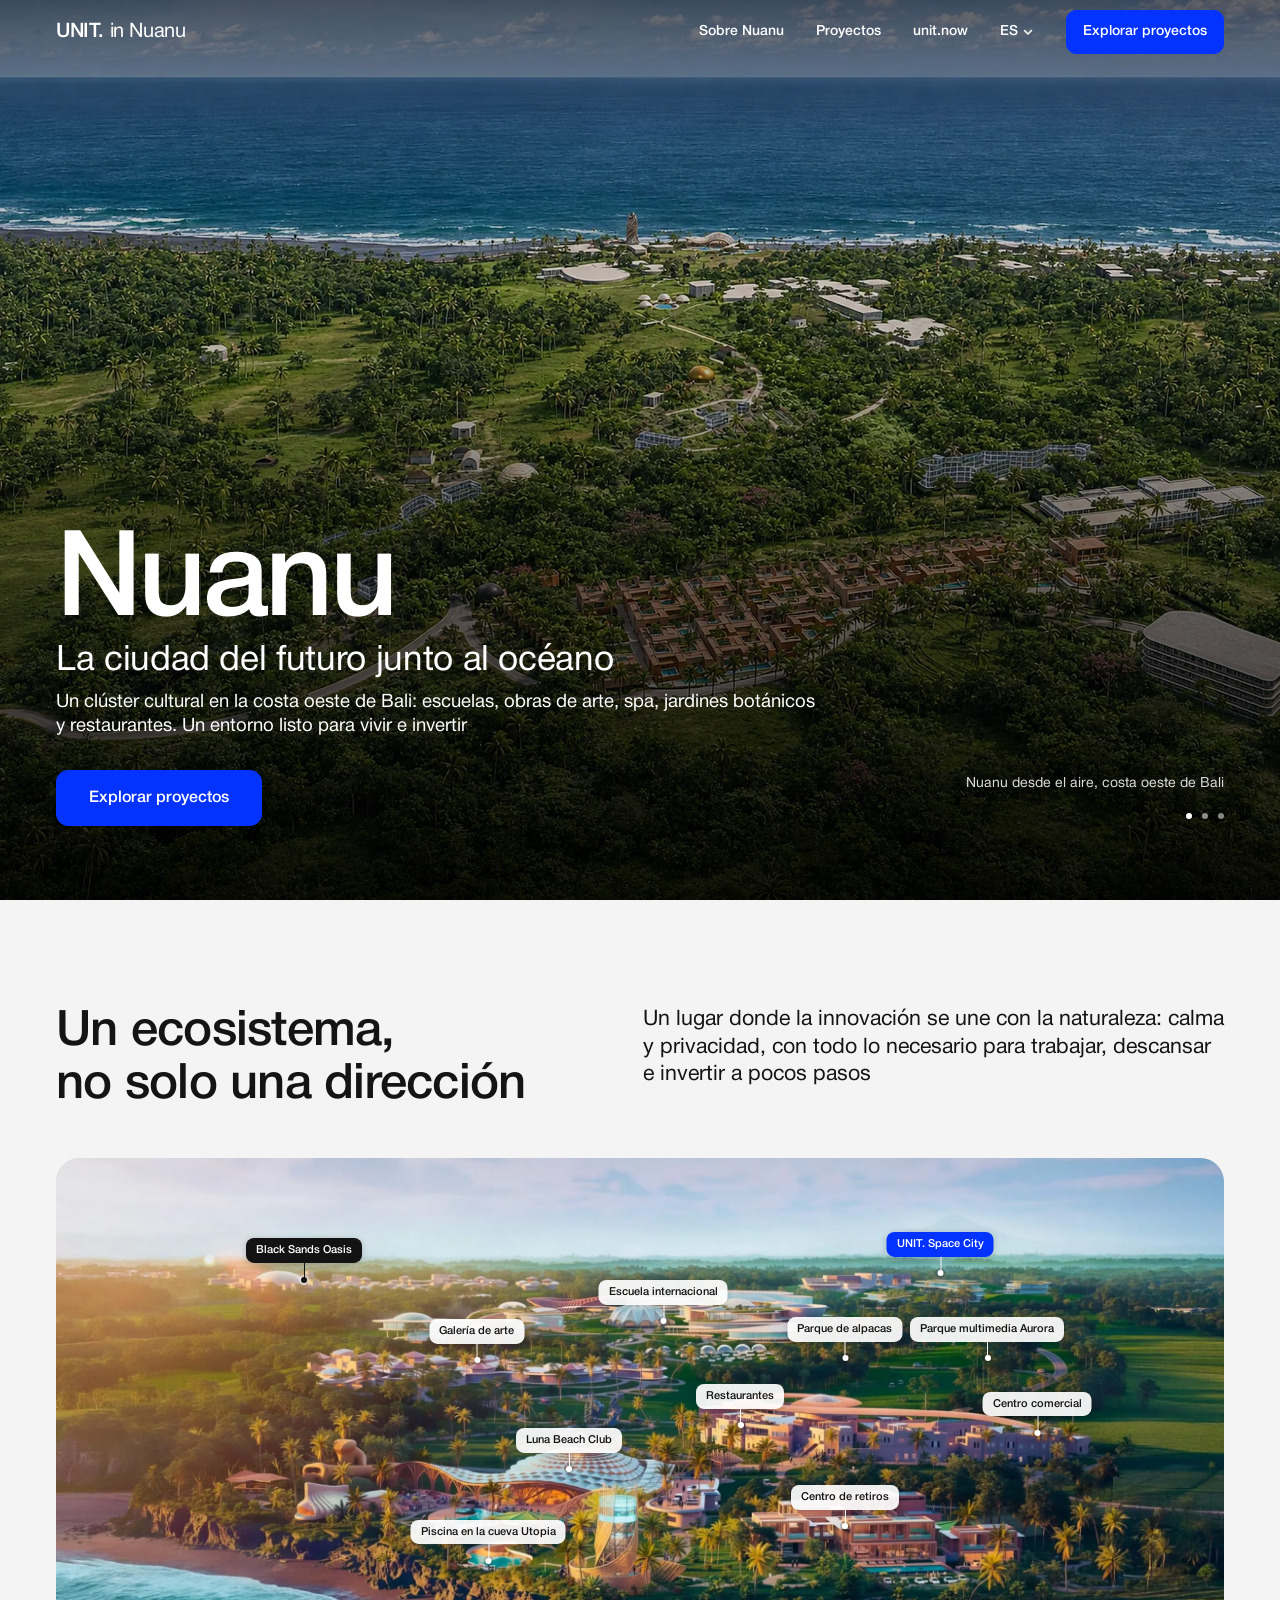
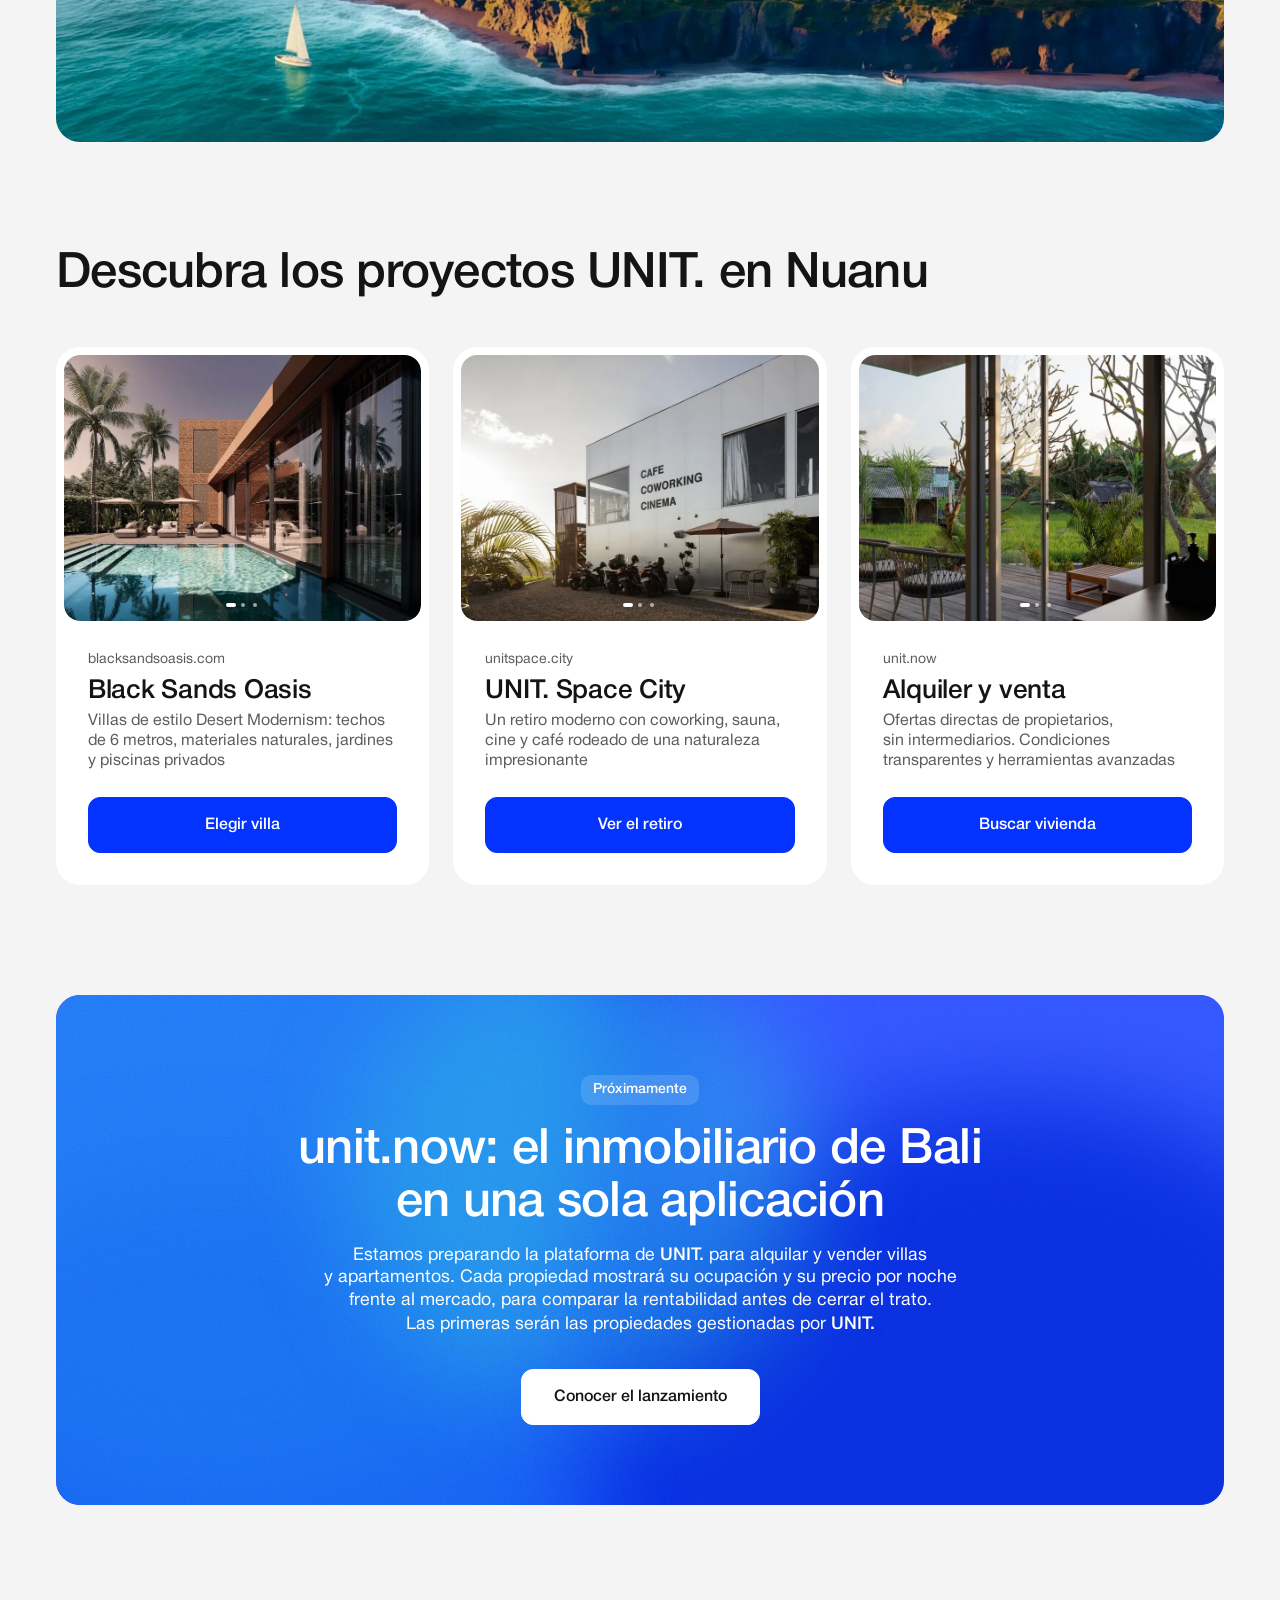
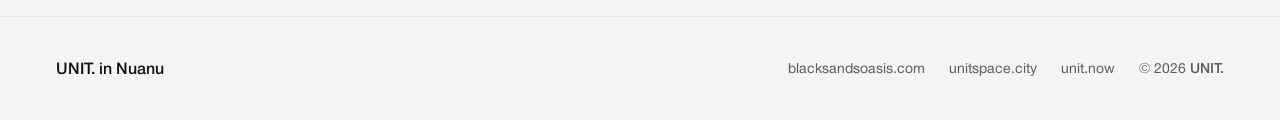
==== es/index.html @ 58512d77 "Первый экран: одна кнопка «Изучить проекты»; подписку заменил пресс-релиз unit.now; шапка светлеет с" ====
<!doctype html>
<html lang="es" data-root="../">
<head>
<meta charset="utf-8">
<meta name="viewport" content="width=device-width, initial-scale=1">
<meta name="robots" content="noindex, nofollow">
<meta http-equiv="Content-Security-Policy" content="default-src 'self'; script-src 'self'; style-src 'self' 'unsafe-inline'; img-src 'self' data:; font-src 'self'; connect-src 'self' https://unitdeveloper.com; form-action 'self'; base-uri 'self'; object-src 'none'; upgrade-insecure-requests">
<meta name="referrer" content="strict-origin-when-cross-origin">
<meta name="theme-color" content="#0433ff">
<title>Nuanu: a city of the future by the ocean in Bali</title>
<meta name="description" content="Nuanu is a cultural cluster on Bali’s west coast. Explore UNIT. projects in Nuanu: Black Sands Oasis villas, UNIT. Space City retreat and direct rentals on unit.now.">
<link rel="canonical" href="https://turbo1507.github.io/nuanu-city/es/">
<link rel="alternate" hreflang="en" href="https://turbo1507.github.io/nuanu-city/">
<link rel="alternate" hreflang="ru" href="https://turbo1507.github.io/nuanu-city/ru/">
<link rel="alternate" hreflang="id" href="https://turbo1507.github.io/nuanu-city/id/">
<link rel="alternate" hreflang="fr" href="https://turbo1507.github.io/nuanu-city/fr/">
<link rel="alternate" hreflang="es" href="https://turbo1507.github.io/nuanu-city/es/">
<link rel="alternate" hreflang="uk" href="https://turbo1507.github.io/nuanu-city/uk/">
<link rel="alternate" hreflang="it" href="https://turbo1507.github.io/nuanu-city/it/">
<link rel="alternate" hreflang="tr" href="https://turbo1507.github.io/nuanu-city/tr/">
<link rel="alternate" hreflang="nl" href="https://turbo1507.github.io/nuanu-city/nl/">
<link rel="alternate" hreflang="x-default" href="https://turbo1507.github.io/nuanu-city/">
<meta property="og:type" content="website">
<meta property="og:site_name" content="UNIT. in Nuanu">
<meta property="og:url" content="https://turbo1507.github.io/nuanu-city/es/">
<meta property="og:title" content="Nuanu: a city of the future by the ocean">
<meta property="og:description" content="Nuanu is a cultural cluster on Bali’s west coast. Explore UNIT. projects in Nuanu: Black Sands Oasis villas, UNIT. Space City retreat and direct rentals on unit.now.">
<meta property="og:image" content="https://turbo1507.github.io/nuanu-city/assets/img/og.jpg">
<meta property="og:image:width" content="1200">
<meta property="og:image:height" content="630">
<meta property="og:image:alt" content="Nuanu on the west coast of Bali, aerial view towards the ocean">
<meta property="og:locale" content="es_ES">
<meta property="og:locale:alternate" content="en_US">
<meta property="og:locale:alternate" content="ru_RU">
<meta property="og:locale:alternate" content="id_ID">
<meta property="og:locale:alternate" content="fr_FR">
<meta property="og:locale:alternate" content="uk_UA">
<meta property="og:locale:alternate" content="it_IT">
<meta property="og:locale:alternate" content="tr_TR">
<meta property="og:locale:alternate" content="nl_NL">
<meta name="twitter:card" content="summary_large_image">
<script type="application/ld+json">{"@context":"https://schema.org","@graph":[{"@type":"WebSite","name":"UNIT. in Nuanu","url":"https://turbo1507.github.io/nuanu-city/","inLanguage":["en","ru","id","fr","es","uk","it","tr","nl"]},{"@type":"Organization","name":"UNIT.","url":"https://unitdeveloper.com","sameAs":["https://blacksandsoasis.com","https://unitspace.city","https://unit.now"]}]}</script>
<link rel="icon" href="data:image/svg+xml,%3Csvg xmlns=%27http://www.w3.org/2000/svg%27 viewBox=%270 0 32 32%27%3E%3Crect width=%2732%27 height=%2732%27 rx=%278%27 fill=%27%230433ff%27/%3E%3Ccircle cx=%2722%27 cy=%2722%27 r=%273%27 fill=%27%23fff%27/%3E%3C/svg%3E">
<link rel="preload" href="../assets/fonts/hn-medium.woff2" as="font" type="font/woff2" crossorigin>
<link rel="preload" href="../assets/fonts/hn-roman.woff2" as="font" type="font/woff2" crossorigin>
<link rel="stylesheet" href="../assets/site.css?v=mwmliflx">

</head>
<body>
<header class="hdr">
  <div class="container hdr-in">
    <a class="wordmark" href="#top"><i class="u5">UNIT.</i> in Nuanu</a>
    <nav class="nav" aria-label="Menú principal">
      <a href="#about">Sobre Nuanu</a>
      <a href="#projects">Proyectos</a>
      <a href="#now">unit.now</a>
    </nav>
    <div class="lang-dd">
      <button type="button" class="lang-dd-btn" aria-expanded="false" aria-controls="langList" aria-label="Idioma: Español"><span>ES</span><svg viewBox="0 0 12 12" aria-hidden="true"><path d="M2.5 4.5 6 8l3.5-3.5"/></svg></button>
      <ul class="lang-dd-list" id="langList" hidden><li><a href="../" hreflang="en" lang="en">English</a></li><li><a href="../ru/" hreflang="ru" lang="ru">Русский</a></li><li><a href="../id/" hreflang="id" lang="id">Bahasa Indonesia</a></li><li><a href="../fr/" hreflang="fr" lang="fr">Français</a></li><li><a href="../es/" hreflang="es" lang="es" aria-current="true">Español</a></li><li><a href="../uk/" hreflang="uk" lang="uk">Українська</a></li><li><a href="../it/" hreflang="it" lang="it">Italiano</a></li><li><a href="../tr/" hreflang="tr" lang="tr">Türkçe</a></li><li><a href="../nl/" hreflang="nl" lang="nl">Nederlands</a></li></ul>
    </div>
    <a class="btn btn-sm hdr-cta" href="#projects">Explorar proyectos</a>
  </div>
</header>

<main id="top">
  <section class="hero">
    <div class="hero-media">
      <div class="hero-slide on"><picture>
        <source media="(max-width:599px)" srcset="../assets/img/hero-m.webp" type="image/webp">
        <img src="../assets/img/hero.webp" alt="Nuanu en la costa oeste de Bali, vista aérea hacia el océano" fetchpriority="high" width="2200" height="1467">
      </picture></div>
      <div class="hero-slide"><picture>
        <source media="(max-width:599px)" srcset="../assets/img/hero2-m.webp" type="image/webp">
        <img src="../assets/img/hero2.webp" alt="La costa de Nuanu al atardecer" loading="lazy" width="2200" height="1467">
      </picture></div>
      <div class="hero-slide"><picture>
        <source media="(max-width:599px)" srcset="../assets/img/hero3-m.webp" type="image/webp">
        <img src="../assets/img/hero3.webp" alt="Restaurante de bambú en Nuanu" loading="lazy" width="2200" height="1467">
      </picture></div>
    </div>
    <div class="container hero-in">
      <h1 class="t">Nuanu</h1>
      <p class="t h1-sub">La ciudad del futuro junto al océano</p>
      <p class="t hero-p">Un clúster cultural en la costa oeste de Bali: escuelas, obras de arte, spa, jardines botánicos y restaurantes. Un entorno listo para vivir e invertir</p>
      <div class="btns">
        <a class="btn btn-blue" href="#projects"><span>Explorar proyectos</span></a>
      </div>
    </div>
    <div class="hero-caps"><p class="hero-cap on">Nuanu desde el aire, costa oeste de Bali</p><p class="hero-cap" aria-hidden="true">La costa de Nuanu al atardecer</p><p class="hero-cap" aria-hidden="true">Restaurante de bambú en Nuanu</p></div>
    <div class="hero-dots" role="group" aria-label="Fotos"></div>
  </section>

  <section class="sec" id="about">
    <div class="container">
      <div class="about">
        <h2 class="t h2"><span class="ln">Un ecosistema,</span> <span class="ln">no solo una dirección</span></h2>
        <p class="t">Un lugar donde la innovación se une con la naturaleza: calma y privacidad, con todo lo necesario para trabajar, descansar e invertir a pocos pasos</p>
      </div>
      <div class="plan"><div class="plan-canvas">
        <picture><source media="(max-width:767px)" srcset="../assets/img/plan-m.webp" width="1120" height="1156"><img src="../assets/img/plan.webp" srcset="../assets/img/plan-s.webp 1200w, ../assets/img/plan.webp 2400w" sizes="(max-width:1599px) 100vw, 1600px" alt="Plan maestro de Nuanu junto al océano" width="2400" height="1200" loading="lazy"></picture>
        <ul class="pchips" aria-label="Lugares en el plan maestro de Nuanu">
          <li class="pchip" data-k="school" style="--x:51.98;--y:27.98;--mx:52.09;--my:36.44">Escuela internacional</li>
          <li class="pchip" data-k="gallery" style="--x:36.01;--y:34.6;--mx:30.93;--my:40.69">Galería de arte</li>
          <li class="pchip" data-k="alpaca" style="--x:67.54;--y:34.27;--mx:72.71;--my:40.47">Parque de alpacas</li>
          <li class="pchip" data-k="aurora" style="--x:79.72;--y:34.27;--mx:88.85;--my:40.47">Parque multimedia Aurora</li>
          <li class="pchip" data-k="rest" style="--x:58.59;--y:45.73;--mx:60.85;--my:47.83">Restaurantes</li>
          <li class="pchip" data-k="shop" style="--x:83.99;--y:47.02;--mx:94.5;--my:48.66">Centro comercial</li>
          <li class="pchip" data-k="luna" style="--x:43.91;--y:53.31;--mx:41.4;--my:52.7">Luna Beach Club</li>
          <li class="pchip" data-k="retreat" style="--x:67.54;--y:62.98;--mx:72.71;--my:58.9">Centro de retiros</li>
          <li class="pchip" data-k="cave" style="--x:36.99;--y:68.95;--mx:32.23;--my:62.73">Piscina en la cueva Utopia</li>
          <li class="pchip pchip-bso" style="--x:21.23;--y:20.8;--mx:11.35;--my:31.83">Black Sands Oasis</li>
          <li class="pchip pchip-unit" style="--x:75.7;--y:19.7;--mx:83.52;--my:31.12"><i class="u5">UNIT.</i> Space City</li>
        </ul>
      </div></div>
    </div>
  </section>

  <section class="sec prj-sec" id="projects">
    <div class="container">
      <h2 class="t h2">Descubra los proyectos <i class="u5">UNIT.</i> en Nuanu</h2>
      <div class="prj-list">
        <article class="prj">
          <div class="prj-photo prj-gal">
            <div class="gal-track"><img src="../assets/img/p-bso.webp" alt="Villa Black Sands Oasis con piscina privada" width="900" height="585" loading="lazy"><img src="../assets/img/p-bso-2.webp" alt="" width="900" height="640" loading="lazy"><img src="../assets/img/p-bso-3.webp" alt="" width="900" height="640" loading="lazy"></div>
            <button class="gal-arr gal-prev" type="button" aria-label="Foto anterior"><svg viewBox="0 0 16 16" width="16" height="16" aria-hidden="true"><path d="M10 3 5 8l5 5" fill="none" stroke="currentColor" stroke-width="1.6" stroke-linecap="round" stroke-linejoin="round"/></svg></button><button class="gal-arr gal-next" type="button" aria-label="Foto siguiente"><svg viewBox="0 0 16 16" width="16" height="16" aria-hidden="true"><path d="M6 3l5 5-5 5" fill="none" stroke="currentColor" stroke-width="1.6" stroke-linecap="round" stroke-linejoin="round"/></svg></button>
            <div class="gal-dots" role="group" aria-label="Fotos"></div>
          </div>
          <div class="prj-body">
            <span class="t prj-dom">blacksandsoasis.com</span>
            <h3 class="t">Black Sands Oasis</h3>
            <p class="t">Villas de estilo Desert Modernism: techos de 6 metros, materiales naturales, jardines y piscinas privados</p>
            <a class="btn btn-blue" href="https://blacksandsoasis.com">Elegir villa</a>
          </div>
        </article>
        <article class="prj">
          <div class="prj-photo prj-gal">
            <div class="gal-track"><img src="../assets/img/p-space.webp" alt="Edificio de UNIT. Space City con café, coworking y cine" width="900" height="600" loading="lazy"><img src="../assets/img/p-space-2.webp" alt="" width="900" height="640" loading="lazy"><img src="../assets/img/p-space-3.webp" alt="" width="900" height="640" loading="lazy"></div>
            <button class="gal-arr gal-prev" type="button" aria-label="Foto anterior"><svg viewBox="0 0 16 16" width="16" height="16" aria-hidden="true"><path d="M10 3 5 8l5 5" fill="none" stroke="currentColor" stroke-width="1.6" stroke-linecap="round" stroke-linejoin="round"/></svg></button><button class="gal-arr gal-next" type="button" aria-label="Foto siguiente"><svg viewBox="0 0 16 16" width="16" height="16" aria-hidden="true"><path d="M6 3l5 5-5 5" fill="none" stroke="currentColor" stroke-width="1.6" stroke-linecap="round" stroke-linejoin="round"/></svg></button>
            <div class="gal-dots" role="group" aria-label="Fotos"></div>
          </div>
          <div class="prj-body">
            <span class="t prj-dom">unitspace.city</span>
            <h3 class="t"><i class="u5">UNIT.</i> Space City</h3>
            <p class="t">Un retiro moderno con coworking, sauna, cine y café rodeado de una naturaleza impresionante</p>
            <a class="btn btn-blue" href="https://unitspace.city">Ver el retiro</a>
          </div>
        </article>
        <article class="prj">
          <div class="prj-photo prj-gal">
            <div class="gal-track"><img src="../assets/img/p-now.webp" alt="Terraza de una residencia con vista a los campos" width="900" height="600" loading="lazy"><img src="../assets/img/p-now-2.webp" alt="" width="900" height="640" loading="lazy"><img src="../assets/img/p-now-3.webp" alt="" width="900" height="640" loading="lazy"></div>
            <button class="gal-arr gal-prev" type="button" aria-label="Foto anterior"><svg viewBox="0 0 16 16" width="16" height="16" aria-hidden="true"><path d="M10 3 5 8l5 5" fill="none" stroke="currentColor" stroke-width="1.6" stroke-linecap="round" stroke-linejoin="round"/></svg></button><button class="gal-arr gal-next" type="button" aria-label="Foto siguiente"><svg viewBox="0 0 16 16" width="16" height="16" aria-hidden="true"><path d="M6 3l5 5-5 5" fill="none" stroke="currentColor" stroke-width="1.6" stroke-linecap="round" stroke-linejoin="round"/></svg></button>
            <div class="gal-dots" role="group" aria-label="Fotos"></div>
          </div>
          <div class="prj-body">
            <span class="t prj-dom">unit.now</span>
            <h3 class="t">Alquiler y venta</h3>
            <p class="t">Ofertas directas de propietarios, sin intermediarios. Condiciones transparentes y herramientas avanzadas</p>
            <a class="btn btn-blue" href="https://unit.now">Buscar vivienda</a>
          </div>
        </article>
      </div>
    </div>
  </section>

  <section class="sec sec-last" id="now">
    <div class="container">
      <div class="sub">
        <div class="sub-bg" aria-hidden="true"><span class="sub-blobs"><i></i><i></i><i></i><i></i><i></i></span><span class="sub-grain"></span></div>
        <span class="sub-tag">Próximamente</span>
        <h2 class="t h2">unit.now: el inmobiliario de Bali en una sola aplicación</h2>
        <p class="t sub-p">Estamos preparando la plataforma de <i class="u5">UNIT.</i> para alquilar y vender villas y apartamentos. Cada propiedad mostrará su ocupación y su precio por noche frente al mercado, para comparar la rentabilidad antes de cerrar el trato. Las primeras serán las propiedades gestionadas por <i class="u5">UNIT.</i></p>
        <a class="btn btn-white sub-btn" href="https://unit.now">Conocer el lanzamiento</a>
      </div>
    </div>
  </section>
</main>

<footer class="ftr">
  <div class="container ftr-in">
    <span class="t wordmark"><i class="u5">UNIT.</i> in Nuanu</span>
    <nav class="ftr-links" aria-label="Ecosistema UNIT.">
      <a class="t" href="https://blacksandsoasis.com">blacksandsoasis.com</a>
      <a class="t" href="https://unitspace.city">unitspace.city</a>
      <a class="t" href="https://unit.now">unit.now</a>
      <span class="t">© 2026 <i class="u5">UNIT.</i></span>
    </nav>
  </div>
</footer>
<script src="../assets/site.js?v=mwmliflx" defer></script>
</body>
</html>
---- assets/site.css ----
/* метрики как у hhea: иначе Chrome на Windows берёт win-метрики и текст в строке сдвигается вниз */
@font-face{font-family:'Helvetica Neue';src:url(fonts/hn-roman.woff2) format('woff2');font-weight:400;font-display:swap;ascent-override:71.4%;descent-override:19.8%;line-gap-override:0%}
@font-face{font-family:'Helvetica Neue';src:url(fonts/hn-medium.woff2) format('woff2');font-weight:500;font-display:swap;ascent-override:71.4%;descent-override:19.1%;line-gap-override:0%}

:root{
  --blue:#0433ff;--blue-hover:#2d55ff;--ink:#141414;--ink-2:#5c5c5c;--grey:#f4f4f4;--line:#e6e6e6;--white:#fff;
  --gutter:56px;--container:min(1600px,100% - 2*var(--gutter));
  --sec:clamp(56px,34.67px + 5.926vw,120px);
  --vh:1vh;
}
@media (max-width:1023px){:root{--gutter:32px}}
@media (max-width:599px){:root{--gutter:16px}}

*{box-sizing:border-box;margin:0;padding:0}
html,body{overflow-x:clip}
html{scroll-padding-top:64px}
body{font-family:'Helvetica Neue',Helvetica,Arial,sans-serif;font-weight:400;color:var(--ink);background:var(--grey);-webkit-font-smoothing:antialiased;line-height:1.25;text-rendering:optimizeLegibility}
a{color:inherit;text-decoration:none}
img{display:block;max-width:100%}
i,em{font-style:normal}
ul{list-style:none}
.u5{font-weight:500}
.container{width:var(--container);margin-inline:auto}
.sr{position:absolute;width:1px;height:1px;overflow:hidden;clip:rect(0 0 0 0);white-space:nowrap}

/* текст обрезан по заглавным и по базовой линии, как в Figma: отступы между блоками считаются от букв */
.t{font-size:var(--fs);line-height:var(--lh);
  margin-top:calc(var(--mt,0px) + var(--fs)*.44 - var(--lh)/2);
  margin-bottom:calc(var(--mb,0px) + var(--fs)*.26 - var(--lh)/2)}

/* кнопки */
.btn{display:inline-flex;align-items:center;justify-content:center;height:56px;padding:0 32px;border-radius:12px;font:inherit;font-size:16px;font-weight:500;line-height:20px;white-space:nowrap;border:0;cursor:pointer;transition:background-color .2s,color .2s,border-color .2s}
.btn-blue{background:var(--blue);color:var(--white)}
.btn-ghost{border:1px solid rgba(255,255,255,.6);color:var(--white)}
.btn-white{background:var(--white);color:var(--ink)}
.btn-sm{height:44px;padding:0 16px;border-radius:10px;font-size:14px;line-height:18px;background:var(--blue);color:var(--white)}

/* шапка как у UNIT.FURNITURE: прозрачная поверх первого экрана */
.hdr{position:fixed;inset:0 0 auto;z-index:20;color:var(--ink);background:rgba(244,244,244,.92);-webkit-backdrop-filter:blur(12px);backdrop-filter:blur(12px);border-bottom:1px solid var(--line);transition:background-color .3s,border-color .3s,color .3s}
.hdr.is-over{color:var(--white);background:transparent;-webkit-backdrop-filter:none;backdrop-filter:none;border-color:transparent}
/* в Telegram и Safari на iOS верх страницы виден сквозь их полупрозрачную плашку: продлеваем подложку шапки вверх */
.hdr::before{content:"";position:absolute;left:0;right:0;bottom:100%;height:240px;background:inherit;-webkit-backdrop-filter:inherit;backdrop-filter:inherit;pointer-events:none}
.hdr-in{display:flex;align-items:center;height:64px}
.wordmark{font-size:20px;line-height:24px;letter-spacing:-.02em;white-space:nowrap;margin-right:auto}
.nav{display:flex;gap:32px;margin-right:24px;font-size:14px;font-weight:500;line-height:18px}
.nav a{display:flex;align-items:center;min-height:44px;transition:opacity .2s}
.hdr-cta{margin-left:24px}
@media (hover:hover){.nav a:hover,.wordmark:hover{opacity:.8}}
.lang-dd{position:relative}
.lang-dd-btn{display:flex;align-items:center;gap:4px;height:44px;padding:0 8px;font:inherit;font-size:14px;font-weight:500;line-height:18px;color:inherit;background:none;border:0;border-radius:10px;cursor:pointer}
.lang-dd-btn svg{width:12px;height:12px;fill:none;stroke:currentColor;stroke-width:1.5;stroke-linecap:round;stroke-linejoin:round;transition:transform .2s}
.lang-dd-btn[aria-expanded="true"] svg{transform:rotate(180deg)}
.lang-dd-list{position:absolute;top:calc(100% + 8px);right:0;z-index:30;min-width:216px;padding:8px 0;background:var(--white);border:1px solid var(--line);border-radius:10px;color:var(--ink)}
.lang-dd-list[hidden]{display:none}
.lang-dd-list a{display:flex;align-items:center;min-height:44px;padding:0 16px;font-size:15px;white-space:nowrap}
.lang-dd-list a[aria-current]{color:var(--blue);font-weight:500}
@media (hover:hover){.lang-dd-btn:hover{opacity:.8}.lang-dd-list a:hover{color:var(--blue)}}
@media (max-width:1023px){.nav{display:none}}
@media (max-width:599px){
  .wordmark{font-size:17px;line-height:20px}
  .hdr-cta{display:none}
  .lang-dd{margin-right:-8px}
}

/* первый экран: затемнение только чёрным */
.hero{position:relative;display:flex;align-items:flex-end;min-height:max(640px,calc(var(--vh)*100));color:var(--white);background:#000}
.hero picture,.hero img{position:absolute;inset:0;width:100%;height:100%;object-fit:cover}
.hero::after{content:"";position:absolute;inset:0;background:linear-gradient(180deg,rgba(0,0,0,.6) 0%,rgba(0,0,0,.24) 16%,rgba(0,0,0,.16) 32%,rgba(0,0,0,.5) 58%,rgba(0,0,0,.88) 100%)}
.hero-in{position:relative;z-index:1;display:flex;flex-direction:column;align-items:flex-start;padding-bottom:clamp(40px,26.67px + 3.704vw,80px)}
.hero h1{--fs:clamp(56px,31.33px + 6.852vw,130px);--lh:clamp(53px,29.67px + 6.481vw,123px);font-weight:500;letter-spacing:-.03em}
.h1-sub{--fs:clamp(24px,19.67px + 1.204vw,37px);--lh:clamp(28px,23px + 1.389vw,43px);--mt:clamp(24px,21.33px + .741vw,32px);letter-spacing:-.01em}
.hero-p{--fs:clamp(16px,15px + .278vw,19px);--lh:clamp(20px,18.67px + .37vw,24px);--mt:24px;max-width:992px}
.btns{display:flex;flex-wrap:wrap;gap:16px;margin-top:clamp(32px,29.33px + .741vw,40px)}
@media (max-width:599px){
  .btns{flex-direction:column;gap:8px;width:100%}
  .btns .btn{width:100%}
}

/* секции: между блоками везде --sec */
.sec{padding-top:var(--sec)}
.sec-last{padding-bottom:var(--sec)}
.h2{--fs:clamp(32px,25.33px + 1.852vw,52px);--lh:clamp(35px,28px + 1.944vw,56px);font-weight:500;letter-spacing:-.015em}

/* экосистема */
.about{display:grid;align-items:start}
.about .h2{text-wrap:balance;max-width:12em}
.about p{--fs:clamp(18px,16.67px + .37vw,22px);--lh:clamp(23px,21.33px + .463vw,28px);--mt:24px;max-width:696px}
.plan{margin-top:clamp(40px,32px + 2.222vw,64px);border-radius:24px;overflow:clip;aspect-ratio:2/1;background:#cfd8d4}
.plan img{width:100%;height:100%;object-fit:cover}
@media (min-width:1024px){.about p{max-width:none}}
@media (min-width:1200px){
  .about{display:flex;justify-content:space-between;align-items:flex-start;gap:48px}
  .about .h2{max-width:none;flex:none}
  .about .ln{display:block}
  .about p{--mt:0px;max-width:30em;flex:0 1 auto}
}
@media (max-width:599px){.plan{border-radius:16px}}

/* проекты: фото вписано в карточку, кнопка внизу */
.prj-sec .h2{--mb:clamp(40px,32px + 2.222vw,64px)}
.prj-list{display:grid;gap:24px}
.prj{display:flex;flex-direction:column;align-items:stretch;background:var(--white);border-radius:24px;padding:8px 8px 32px}
.prj-photo{aspect-ratio:411/306;border-radius:16px;overflow:clip;background:#d9d9d9}
.prj-photo img{width:100%;height:100%;object-fit:cover}
.prj-body{display:flex;flex-direction:column;flex:1;padding:0 24px}
.prj-dom{--fs:14px;--lh:18px;--mt:32px;color:var(--ink-2)}
.prj h3{--fs:clamp(22px,20.33px + .463vw,27px);--lh:clamp(25px,23px + .556vw,31px);--mt:16px;font-weight:500;letter-spacing:-.01em}
.prj p{--fs:16px;--lh:20px;--mt:16px;color:var(--ink-2)}
.prj-body p{flex:1 0 auto}
.prj .btn{margin-top:32px;width:100%}
/* увеличение фото при наведении убрано: в слайдере соседние кадры вылезали бы на края */
@media (min-width:1200px){
  .prj-list{grid-template-columns:repeat(3,1fr)}
}
/* до 1200 карусель: карточки одной высоты, кнопка сразу под текстом */
@media (max-width:1199px){
  .prj-list{grid-auto-flow:column;grid-auto-columns:min(340px,82vw);gap:16px;overflow-x:auto;scroll-snap-type:x mandatory;scroll-padding-inline:var(--gutter);margin-inline:calc(var(--gutter)*-1);padding-inline:var(--gutter);scrollbar-width:none;overscroll-behavior-x:contain}
  .prj-list::-webkit-scrollbar{display:none}
  .prj{scroll-snap-align:start}
}
@media (max-width:599px){
  .prj-list{grid-auto-columns:296px}
  .prj{border-radius:16px;padding:8px 8px 24px}
  .prj-photo{border-radius:8px}
  .prj-body{padding:0 16px}
  .prj-dom{--mt:24px}
  .prj .btn{margin-top:24px}
}

/* подписка */
/* фон: живой, по приёму abuzzcrm.work, но мягче: размытые пятна чуть светлее синего с намёком на бирюзу плавают, сверху зерно */
.sub{position:relative;isolation:isolate;overflow:clip;background:var(--blue);color:var(--white);border-radius:24px;padding:80px clamp(24px,5.33px + 5.185vw,80px);display:flex;flex-direction:column;align-items:center;text-align:center}
.sub-bg{position:absolute;inset:0;z-index:-1;pointer-events:none;border-radius:inherit;overflow:hidden}
.sub-blobs{position:absolute;inset:0}
.sub-blobs i{position:absolute;border-radius:50%;aspect-ratio:1;filter:blur(clamp(32px,4vw,64px));will-change:transform;animation:sub-float 16s ease-in-out infinite alternate}
.sub-blobs i:nth-child(1){width:70%;left:-22%;top:-60%;background:#2a8cf5;opacity:.75}
.sub-blobs i:nth-child(2){width:60%;left:52%;top:-55%;background:#3355ff;animation-duration:21s;animation-delay:-6s}
.sub-blobs i:nth-child(3){width:75%;left:45%;top:20%;background:#0a2fe0;animation-duration:24s;animation-delay:-11s}
.sub-blobs i:nth-child(4){width:65%;left:-20%;top:35%;background:#1a6cf0;opacity:.8;animation-duration:20s;animation-delay:-3s}
.sub-blobs i:nth-child(5){width:40%;left:25%;top:-10%;background:#2bb6e0;opacity:.45;animation-duration:26s;animation-delay:-14s}
@keyframes sub-float{0%{transform:translate(0,0) scale(1)}25%{transform:translate(26%,20%) scale(1.14)}50%{transform:translate(6%,42%) scale(.88)}75%{transform:translate(-24%,18%) scale(1.1)}100%{transform:translate(-8%,-6%) scale(.96)}}
@media (prefers-reduced-motion:reduce){.sub-blobs i{animation:none}}
.sub-grain{position:absolute;inset:0;opacity:.2;mix-blend-mode:overlay;background-image:url("data:image/svg+xml,%3Csvg xmlns=%27http://www.w3.org/2000/svg%27 width=%27160%27 height=%27160%27%3E%3Cfilter id=%27n%27%3E%3CfeTurbulence type=%27fractalNoise%27 baseFrequency=%27.9%27 numOctaves=%272%27 stitchTiles=%27stitch%27/%3E%3C/filter%3E%3Crect width=%27100%25%27 height=%27100%25%27 filter=%27url(%23n)%27/%3E%3C/svg%3E")}
.sub .h2{--mt:24px;max-width:760px}
.sub-tag{display:inline-flex;align-items:center;height:30px;padding:0 12px;border-radius:10px;background:rgba(255,255,255,.14);font-size:14px;font-weight:500;line-height:14px;white-space:nowrap}
.sub-btn{margin-top:40px}
@media (max-width:599px){.sub-btn{margin-top:24px;width:100%}}
.sub-p{--fs:clamp(16px,15.33px + .185vw,18px);--lh:clamp(20px,19px + .278vw,23px);--mt:clamp(24px,21.33px + .741vw,32px);max-width:640px}
.chips{display:flex;flex-wrap:wrap;justify-content:center;gap:8px;margin-top:clamp(24px,21.33px + .741vw,32px)}
.chips li{display:flex;align-items:center;height:30px;padding:0 12px;border-radius:10px;background:rgba(255,255,255,.14);font-size:14px;font-weight:500;line-height:14px;white-space:nowrap}
.form{display:flex;gap:8px;width:min(100%,545px);margin-top:clamp(24px,18.67px + 1.481vw,40px)}
.form input{flex:1;min-width:0;height:56px;border-radius:12px;border:1px solid rgba(255,255,255,.6);background:transparent;color:var(--white);font:inherit;font-size:16px;line-height:20px;padding:0 23px;outline:none;transition:border-color .2s,background-color .2s}
.form input::placeholder{color:rgba(255,255,255,.75);opacity:1}
.form input:focus{border-color:var(--white);background:rgba(255,255,255,.08)}
.form input[aria-invalid="true"]{border:2px solid var(--white);padding:0 22px;background:rgba(255,255,255,.14)}
.form-note{font-size:14px;line-height:18px}
.form-note:not(:empty){margin-top:16px}
@media (max-width:599px){
  .sub{padding:40px 24px;border-radius:16px}
  .form{flex-direction:column;width:100%}
  .form input{flex:none}
  .form .btn{width:100%}
}

/* подвал */
.ftr{border-top:1px solid var(--line);color:var(--ink-2)}
.ftr-in{display:flex;align-items:center;justify-content:space-between;gap:24px;min-height:103px}
.ftr .wordmark{--fs:16px;--lh:20px;font-size:var(--fs);font-weight:500;color:var(--ink);letter-spacing:0;margin-right:0}
.ftr-links{display:flex;flex-wrap:wrap;align-items:center;gap:16px 24px}
.ftr-links .t{--fs:14px;--lh:18px}
@media (hover:hover){.ftr-links a:hover{color:var(--blue)}}
@media (max-width:599px){
  .ftr-in{flex-direction:column;align-items:flex-start;gap:0;padding-block:40px}
  .ftr-links{flex-direction:column;align-items:flex-start;gap:16px;margin-top:24px}
}

/* зона нажатия не меньше 44 без сдвига вёрстки */
.ftr-links a,.wordmark{position:relative}
.ftr-links a::after,.wordmark::after{content:"";position:absolute;inset:-12px -6px}
@media (max-width:599px){.ftr-links a::after{inset:-8px -6px}}

/* фокус с клавиатуры */
:focus-visible{outline:2px solid var(--blue);outline-offset:3px}
.hdr.is-over :focus-visible,.hero :focus-visible,.sub :focus-visible{outline-color:var(--white)}

/* состояния кнопок по логике UNIT.FURNITURE: синяя при наведении становится контурной (рамка и текст синие),
   прозрачная на фото заливается синим, белая меняет текст на синий; плавно .3s, без сжатия.
   На телефоне наведения нет: то же самое показывает нажатие. Фокус с клавиатуры — обводка */
html{-webkit-tap-highlight-color:transparent}
.btn{border:1px solid transparent;transition:background-color .3s ease,color .3s ease,border-color .3s ease;touch-action:manipulation}
.btn-blue,.btn-sm{background:var(--blue);border-color:var(--blue);color:var(--white)}
.btn-ghost{background:transparent;border-color:rgba(255,255,255,.75);color:var(--white)}
.btn-white{background:var(--white);border-color:var(--white);color:var(--ink)}
@media (hover:hover){
  .btn-blue:hover,.btn-sm:hover{background:transparent;border-color:var(--blue);color:var(--blue)}
  .btn-ghost:hover{background:var(--blue);border-color:var(--blue);color:var(--white)}
  .btn-white:hover{color:var(--blue)}
}
.btn-blue:active,.btn-sm:active{background:transparent;border-color:var(--blue);color:var(--blue)}
.btn-ghost:active{background:var(--blue);border-color:var(--blue);color:var(--white)}
.btn-white:active{color:var(--blue)}
.nav a:active,.wordmark:active,.lang-dd-btn:active{opacity:.6}
.lang-dd-list a:active{color:var(--blue)}
.ftr-links a:active{color:var(--blue)}


/* галерея первого экрана как у UNIT.FURNITURE: 3 фото сменяются наплывом, подпись справа внизу над точками */
.hero{--hb:clamp(40px,26.67px + 3.704vw,80px);--edge:calc((100% - var(--container))/2)}
.hero-media{position:absolute;inset:0}
.hero-slide{position:absolute;inset:0;opacity:0;transition:opacity 1.1s ease}
.hero-slide.on{opacity:1}
.hero-caps{position:absolute;z-index:2;right:var(--edge);bottom:calc(var(--hb) + 32px);width:min(34ch,34%);height:44px}
.hero-cap{position:absolute;right:0;bottom:0;width:max-content;max-width:100%;text-align:right;font-size:14px;line-height:20px;color:rgba(255,255,255,.86);opacity:0;transition:opacity .6s ease}
.hero-cap.on{opacity:1;transition-delay:.3s}
.hero-dots{position:absolute;z-index:2;right:calc(var(--edge) - 5px);bottom:calc(var(--hb) - 2px);display:flex;filter:drop-shadow(0 0 3px rgba(0,0,0,.35))}
.hero-dots button{position:relative;display:grid;place-items:center;width:16px;height:24px;padding:0;border:0;background:none;cursor:pointer}
.hero-dots button::before{content:"";width:6px;height:6px;border-radius:50%;background:rgba(255,255,255,.5);transition:background-color .2s,transform .2s}
.hero-dots button::after{content:"";position:absolute;inset:-10px 0}
.hero-dots button[aria-current="true"]::before{background:var(--white)}
@media (hover:hover){.hero-dots button:hover::before{background:rgba(255,255,255,.85)}}
.hero-dots button:active::before{transform:scale(.8)}
/* текст первого экрана не заходит под подпись */
@media (min-width:1024px){.hero-in{padding-right:min(34ch,34%)}}
@media (max-width:1023px){.hero-caps{display:none}}
@media (max-width:599px){.hero-dots{display:none}}
@media (prefers-reduced-motion:reduce){.hero-slide,.hero-cap{transition:none}}

/* локации на мастер-плане: координаты как на сайте UNIT. Space City; чип над точкой со стеблем; UNIT. Space City синим */
.plan{position:relative}
.plan-canvas{position:absolute;inset:0;container-type:inline-size}
.plan-canvas img{position:absolute;inset:0}
.pchips{position:absolute;inset:0;pointer-events:none}
.pchip{--stem:clamp(10px,1.4cqw,20px);position:absolute;left:calc(var(--x) * 1%);top:calc(var(--y) * 1%);transform:translate(calc(-50% + var(--dx,0px)),calc(-100% - var(--stem) - var(--lift,0px)));padding:6px 10px;border-radius:8px;background:rgba(255,255,255,.92);color:var(--ink);font-size:clamp(11px,.95cqw,14px);font-weight:500;line-height:1.15;white-space:nowrap;box-shadow:0 1px 6px rgba(0,0,0,.18)}
.pchip::after{content:"";position:absolute;left:calc(50% - var(--dx,0px));top:100%;width:1px;height:calc(var(--stem) + var(--lift,0px));background:rgba(255,255,255,.92)}
.pchip::before{content:"";position:absolute;left:calc(50% - var(--dx,0px));top:calc(100% + var(--stem) + var(--lift,0px) - 3px);width:6px;height:6px;margin-left:-2.5px;border-radius:50%;background:var(--white);box-shadow:0 0 0 2px rgba(0,0,0,.18)}
.pchip-unit{background:var(--blue);color:var(--white)}
/* Black Sands Oasis — чёрный, как флаг на unitdeveloper.com */
.pchip-bso{background:#131313;color:var(--white)}
.pchip-bso::after{background:#131313}.pchip-bso::before{background:#131313;box-shadow:0 0 0 2px rgba(255,255,255,.5)}
/* подпись под точкой (JS ставит, если сверху налезает на соседнюю) */
.pchip.is-below{transform:translate(calc(-50% + var(--dx,0px)),calc(var(--stem) + var(--lift,0px)))}
.pchip.is-below::after{top:auto;bottom:100%}
.pchip.is-below::before{top:auto;bottom:calc(100% + var(--stem) + var(--lift,0px) - 3px)}
/* телефон и узкий планшет: отдельный квадратный кадр всего Нуану (как на BSO и unitdeveloper), все метки мелким шрифтом */
@media (max-width:767px){
  .plan{aspect-ratio:1120/1156}
  .pchip{--stem:8px;left:calc(var(--mx) * 1%);top:calc(var(--my) * 1%);padding:3px 6px;border-radius:5px;font-size:10px;line-height:12px;box-shadow:0 1px 4px rgba(0,0,0,.2)}
  .pchip::before{width:5px;height:5px;margin-left:-2px}
}


/* слайдер фото в карточках проектов: листается свайпом и трекпадом, точки внизу, стрелки при наведении */
.prj-gal{position:relative}
.gal-track{display:flex;height:100%;overflow-x:auto;scroll-snap-type:x mandatory;scrollbar-width:none;border-radius:inherit}
.gal-track::-webkit-scrollbar{display:none}
.gal-track img{flex:0 0 100%;scroll-snap-align:start;scroll-snap-stop:always}
.gal-dots{position:absolute;left:0;right:0;bottom:8px;display:flex;justify-content:center;gap:0;pointer-events:none}
.gal-dots button{pointer-events:auto;position:relative;width:12px;height:16px;padding:0;border:0;background:none;cursor:pointer}
.gal-dots button::before{content:"";position:absolute;left:50%;top:50%;width:4px;height:4px;margin:-2px 0 0 -2px;border-radius:2px;background:rgba(255,255,255,.6);box-shadow:0 0 4px rgba(0,0,0,.25);transition:width .3s ease,margin .3s ease,background-color .3s ease}
.gal-dots button[aria-current]::before{width:10px;margin-left:-5px;background:var(--white)}
.gal-arr{position:absolute;top:50%;width:36px;height:36px;margin-top:-18px;display:grid;place-items:center;padding:0;border:0;border-radius:50%;background:rgba(255,255,255,.92);color:var(--ink);box-shadow:0 1px 6px rgba(0,0,0,.18);cursor:pointer;opacity:0;transition:opacity .3s ease,color .3s ease}
.gal-prev{left:12px}.gal-next{right:12px}
.gal-arr[disabled]{visibility:hidden}
@media (hover:hover){
  .prj-gal:hover .gal-arr,.gal-arr:focus-visible{opacity:1}
  .gal-arr:hover{color:var(--blue)}
}
@media (hover:none){.gal-arr{display:none}}
.gal-arr:active{color:var(--blue)}

/* чипы подписки: на телефоне компактнее, чтобы три чипа шли в 2 ряда на всех языках */
@media (max-width:599px){
  .chips{gap:6px}
  .chips li{height:28px;padding:0 10px;font-size:13px;line-height:13px}
}
/* ошибки формы: рамка поля и сообщение со значком */
.form-note.is-err{display:flex;align-items:flex-start;justify-content:center;gap:8px;text-align:left}
.form-note.is-err::before{content:"!";flex:none;display:grid;place-items:center;width:18px;height:18px;border-radius:50%;background:var(--white);color:var(--blue);font-size:12px;font-weight:700;line-height:1}
.form .hp{position:absolute;left:-9999px;width:1px;height:1px;opacity:0}
.form .btn[disabled]{opacity:.7;cursor:progress}
@media (max-width:399px){.chips li{padding:0 8px;font-size:12px;line-height:12px}}
.pchip.is-off{display:none}
/* места плавно появляются и гаснут по одному */
.pchip{transition:opacity .5s ease,visibility .5s}
.pchip.is-hid{opacity:0;visibility:hidden}
@media (prefers-reduced-motion:reduce){.pchip{transition:none}}
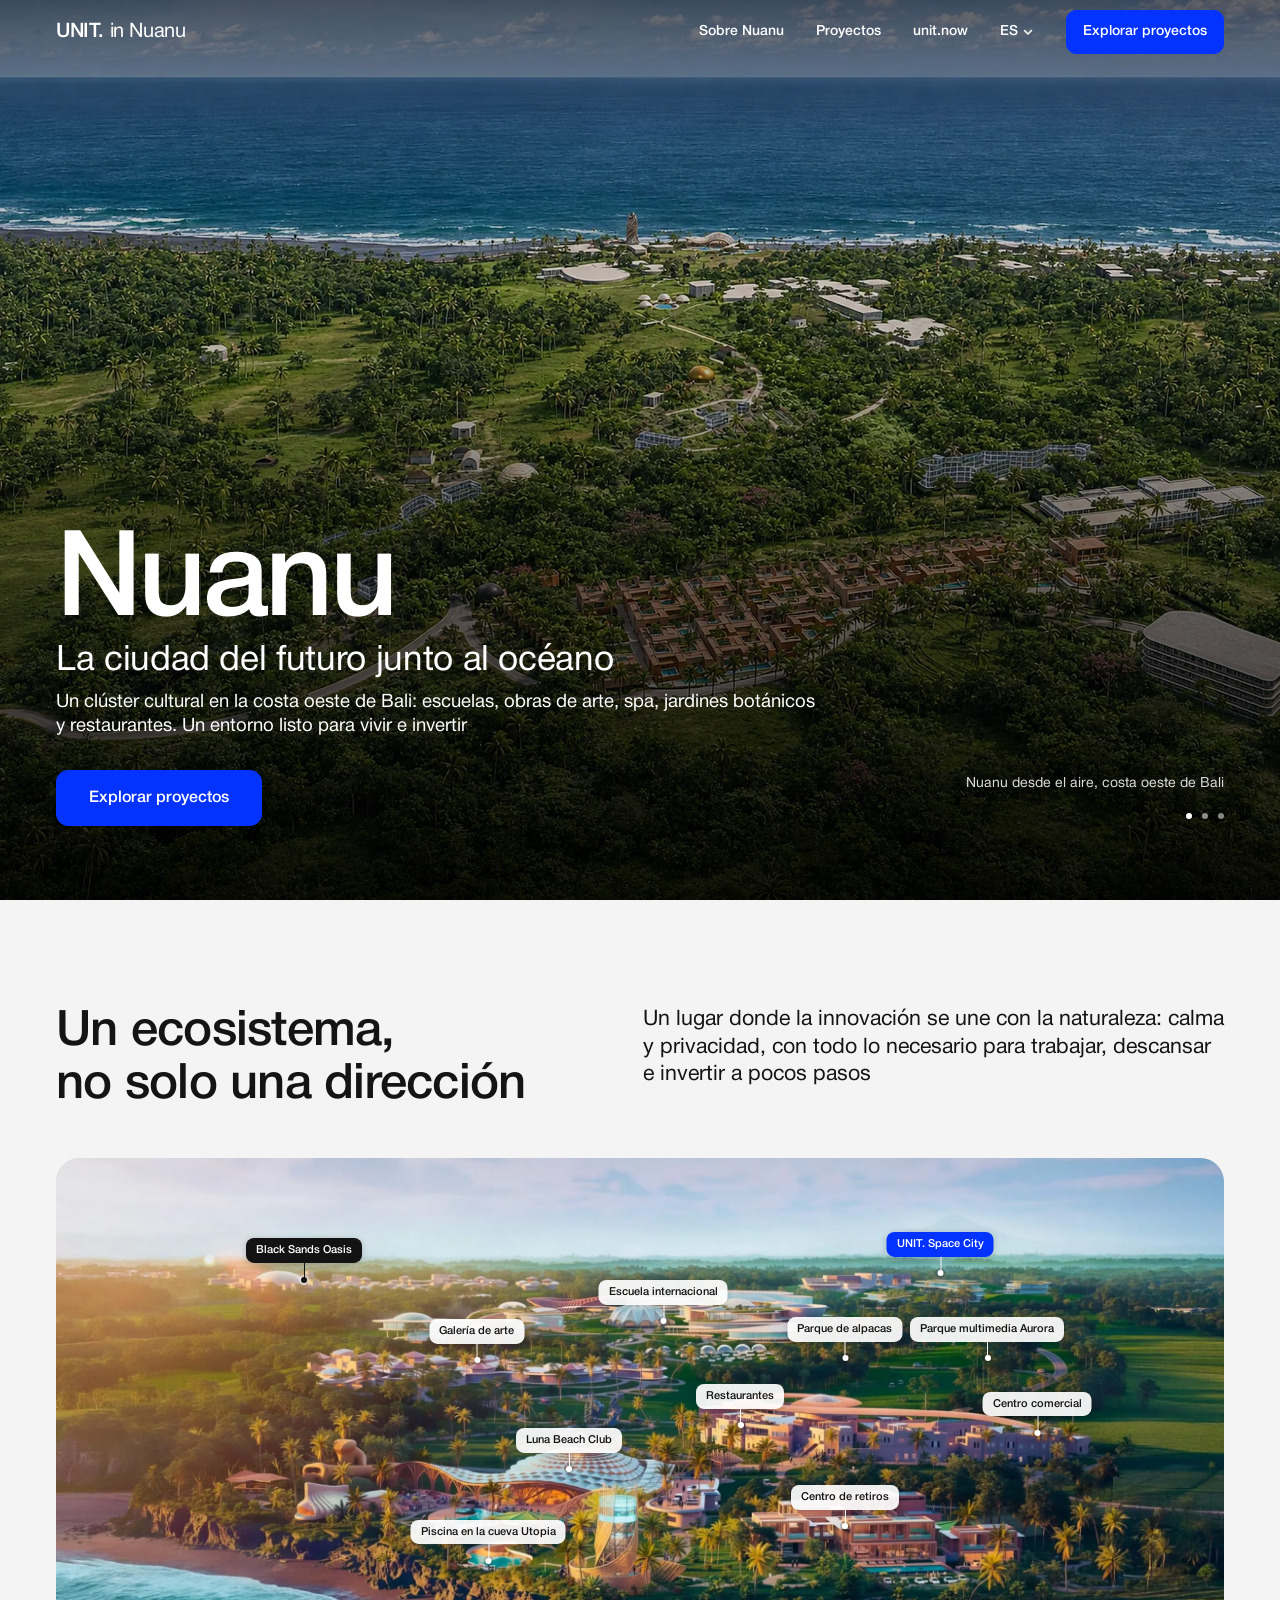
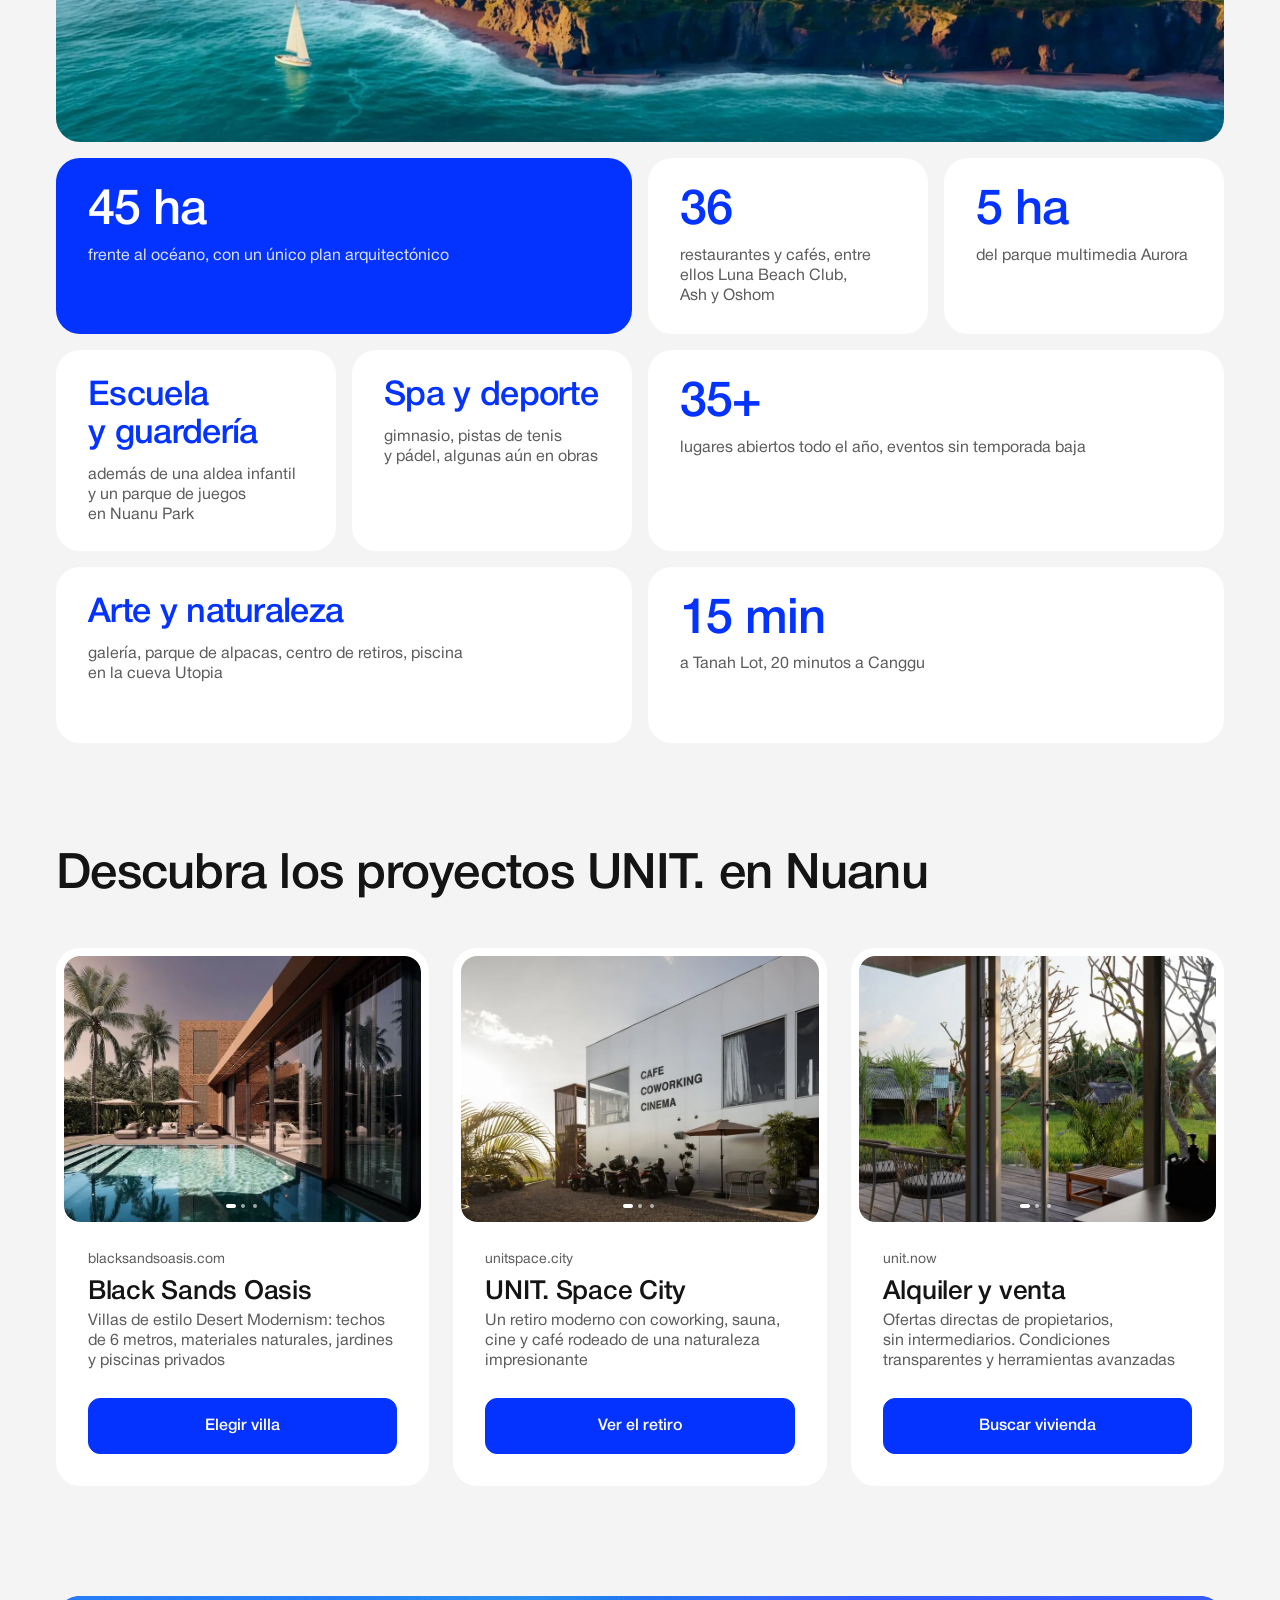
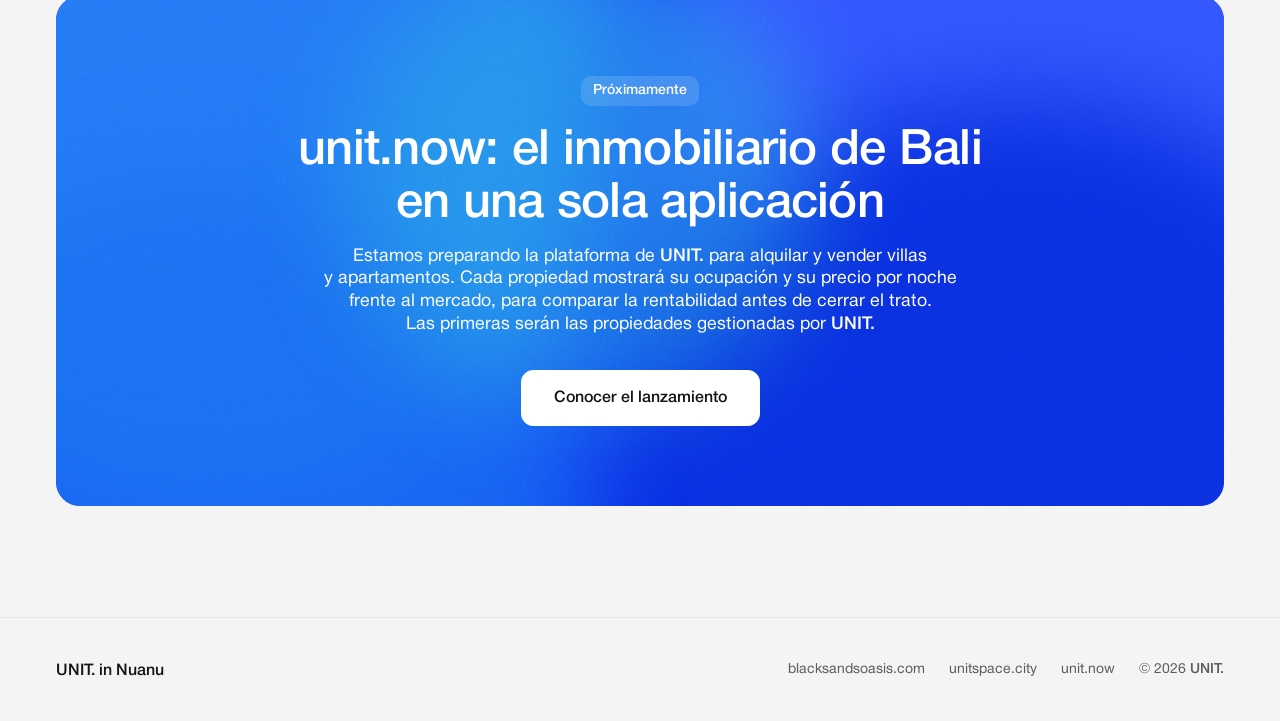
==== commit 5d9d2729: "Под мастер-планом бенто о Нуану: 45 га, рестораны, Aurora, школа, спорт, места круглый год, арт и пр" ====
--- a/es/index.html
+++ b/es/index.html
@@ -43,7 +43,7 @@
 <link rel="icon" href="data:image/svg+xml,%3Csvg xmlns=%27http://www.w3.org/2000/svg%27 viewBox=%270 0 32 32%27%3E%3Crect width=%2732%27 height=%2732%27 rx=%278%27 fill=%27%230433ff%27/%3E%3Ccircle cx=%2722%27 cy=%2722%27 r=%273%27 fill=%27%23fff%27/%3E%3C/svg%3E">
 <link rel="preload" href="../assets/fonts/hn-medium.woff2" as="font" type="font/woff2" crossorigin>
 <link rel="preload" href="../assets/fonts/hn-roman.woff2" as="font" type="font/woff2" crossorigin>
-<link rel="stylesheet" href="../assets/site.css?v=mwmliflx">
+<link rel="stylesheet" href="../assets/site.css?v=mwmlx7qp">
 
 </head>
 <body>
@@ -113,6 +113,16 @@
           <li class="pchip pchip-unit" style="--x:75.7;--y:19.7;--mx:83.52;--my:31.12"><i class="u5">UNIT.</i> Space City</li>
         </ul>
       </div></div>
+      <ul class="bento">
+        <li class="bento-card b-1"><b class="t bento-v">45 ha</b><span class="t bento-c">frente al océano, con un único plan arquitectónico</span></li>
+        <li class="bento-card b-2"><b class="t bento-v">36</b><span class="t bento-c">restaurantes y cafés, entre ellos Luna Beach Club, Ash y Oshom</span></li>
+        <li class="bento-card b-3"><b class="t bento-v">5 ha</b><span class="t bento-c">del parque multimedia Aurora</span></li>
+        <li class="bento-card b-4"><b class="t bento-v">Escuela y guardería</b><span class="t bento-c">además de una aldea infantil y un parque de juegos en Nuanu Park</span></li>
+        <li class="bento-card b-5"><b class="t bento-v">Spa y deporte</b><span class="t bento-c">gimnasio, pistas de tenis y pádel, algunas aún en obras</span></li>
+        <li class="bento-card b-6"><b class="t bento-v">35+</b><span class="t bento-c">lugares abiertos todo el año, eventos sin temporada baja</span></li>
+        <li class="bento-card b-7"><b class="t bento-v">Arte y naturaleza</b><span class="t bento-c">galería, parque de alpacas, centro de retiros, piscina en la cueva Utopia</span></li>
+        <li class="bento-card b-8"><b class="t bento-v">15 min</b><span class="t bento-c">a Tanah Lot, 20 minutos a Canggu</span></li>
+      </ul>
     </div>
   </section>
 
@@ -187,6 +197,6 @@
     </nav>
   </div>
 </footer>
-<script src="../assets/site.js?v=mwmliflx" defer></script>
+<script src="../assets/site.js?v=mwmlx7qp" defer></script>
 </body>
 </html>
--- a/assets/site.css
+++ b/assets/site.css
@@ -284,3 +284,27 @@
 .pchip{transition:opacity .5s ease,visibility .5s}
 .pchip.is-hid{opacity:0;visibility:hidden}
 @media (prefers-reduced-motion:reduce){.pchip{transition:none}}
+
+/* бенто о Нуану под планом: тот же зазор, что между карточками, план и карточки читаются одним блоком */
+.bento{display:grid;grid-template-columns:repeat(4,minmax(0,1fr));gap:16px;margin-top:16px}
+.bento-card{display:flex;flex-direction:column;min-height:176px;padding:32px;border-radius:24px;background:var(--white)}
+.b-1,.b-6,.b-7,.b-8{grid-column:span 2}
+.b-1{background:var(--blue);color:var(--white)}
+.bento-v{--fs:clamp(32px,25.33px + 1.852vw,52px);--lh:calc(var(--fs)*1.05);font-weight:500;letter-spacing:-.02em;color:var(--blue)}
+/* словом, а не числом: мельче, чтобы слово не рвалось */
+.b-4 .bento-v,.b-5 .bento-v,.b-7 .bento-v{--fs:clamp(24px,20px + 1.111vw,36px);--lh:calc(var(--fs)*1.1)}
+.b-1 .bento-v{color:var(--white)}
+.bento-c{--fs:16px;--lh:20px;--mt:24px;color:var(--ink-2);max-width:28em}
+.b-1 .bento-c{color:rgba(255,255,255,.86)}
+.nw{white-space:nowrap}
+@media (max-width:1023px){
+  .bento{grid-template-columns:repeat(2,minmax(0,1fr))}
+  .b-6,.b-7,.b-8{grid-column:span 1}
+  .b-1,.b-8{grid-column:span 2}
+}
+@media (max-width:599px){
+  .bento{gap:8px;margin-top:8px}
+  .bento-card{min-height:0;padding:24px 16px;border-radius:16px}
+  .bento-c{--fs:14px;--lh:18px;--mt:16px}
+}
+@media (max-width:399px){.b-4 .bento-v,.b-5 .bento-v,.b-7 .bento-v{--fs:20px;--lh:22px}}
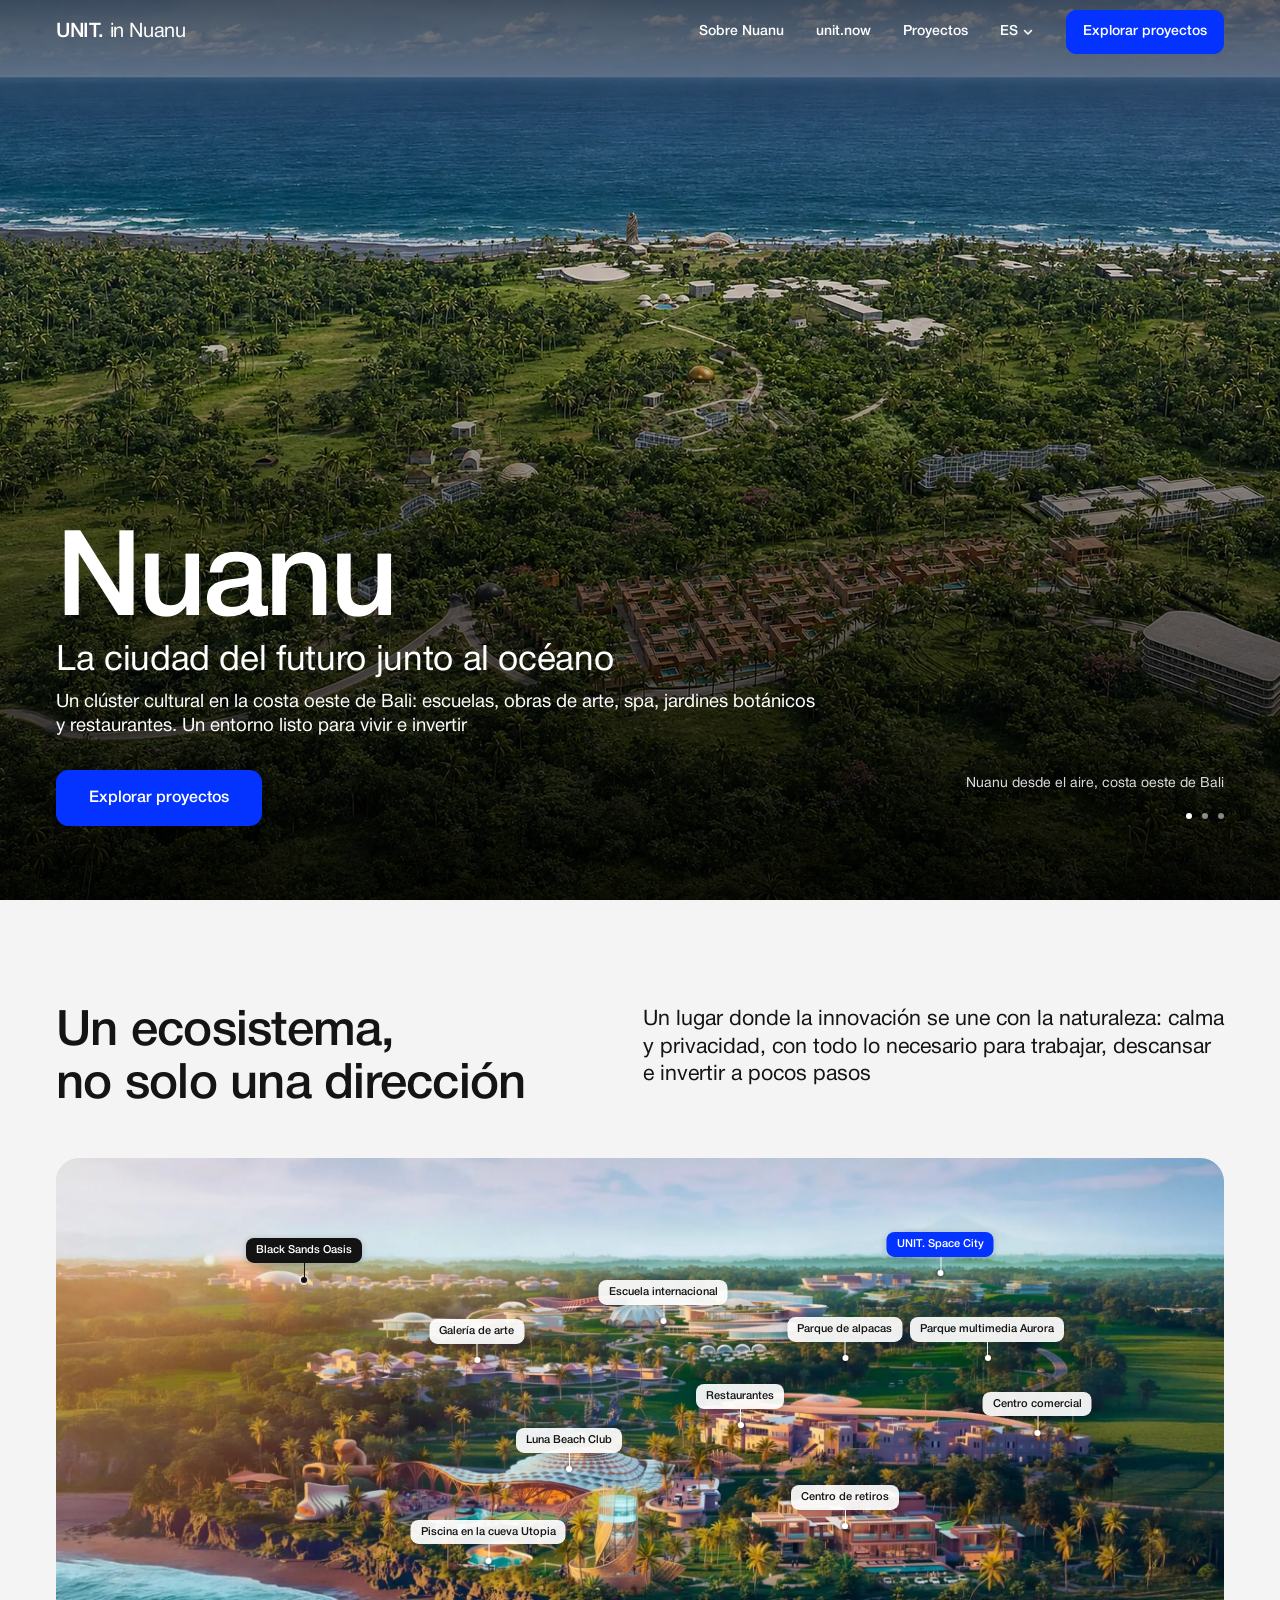
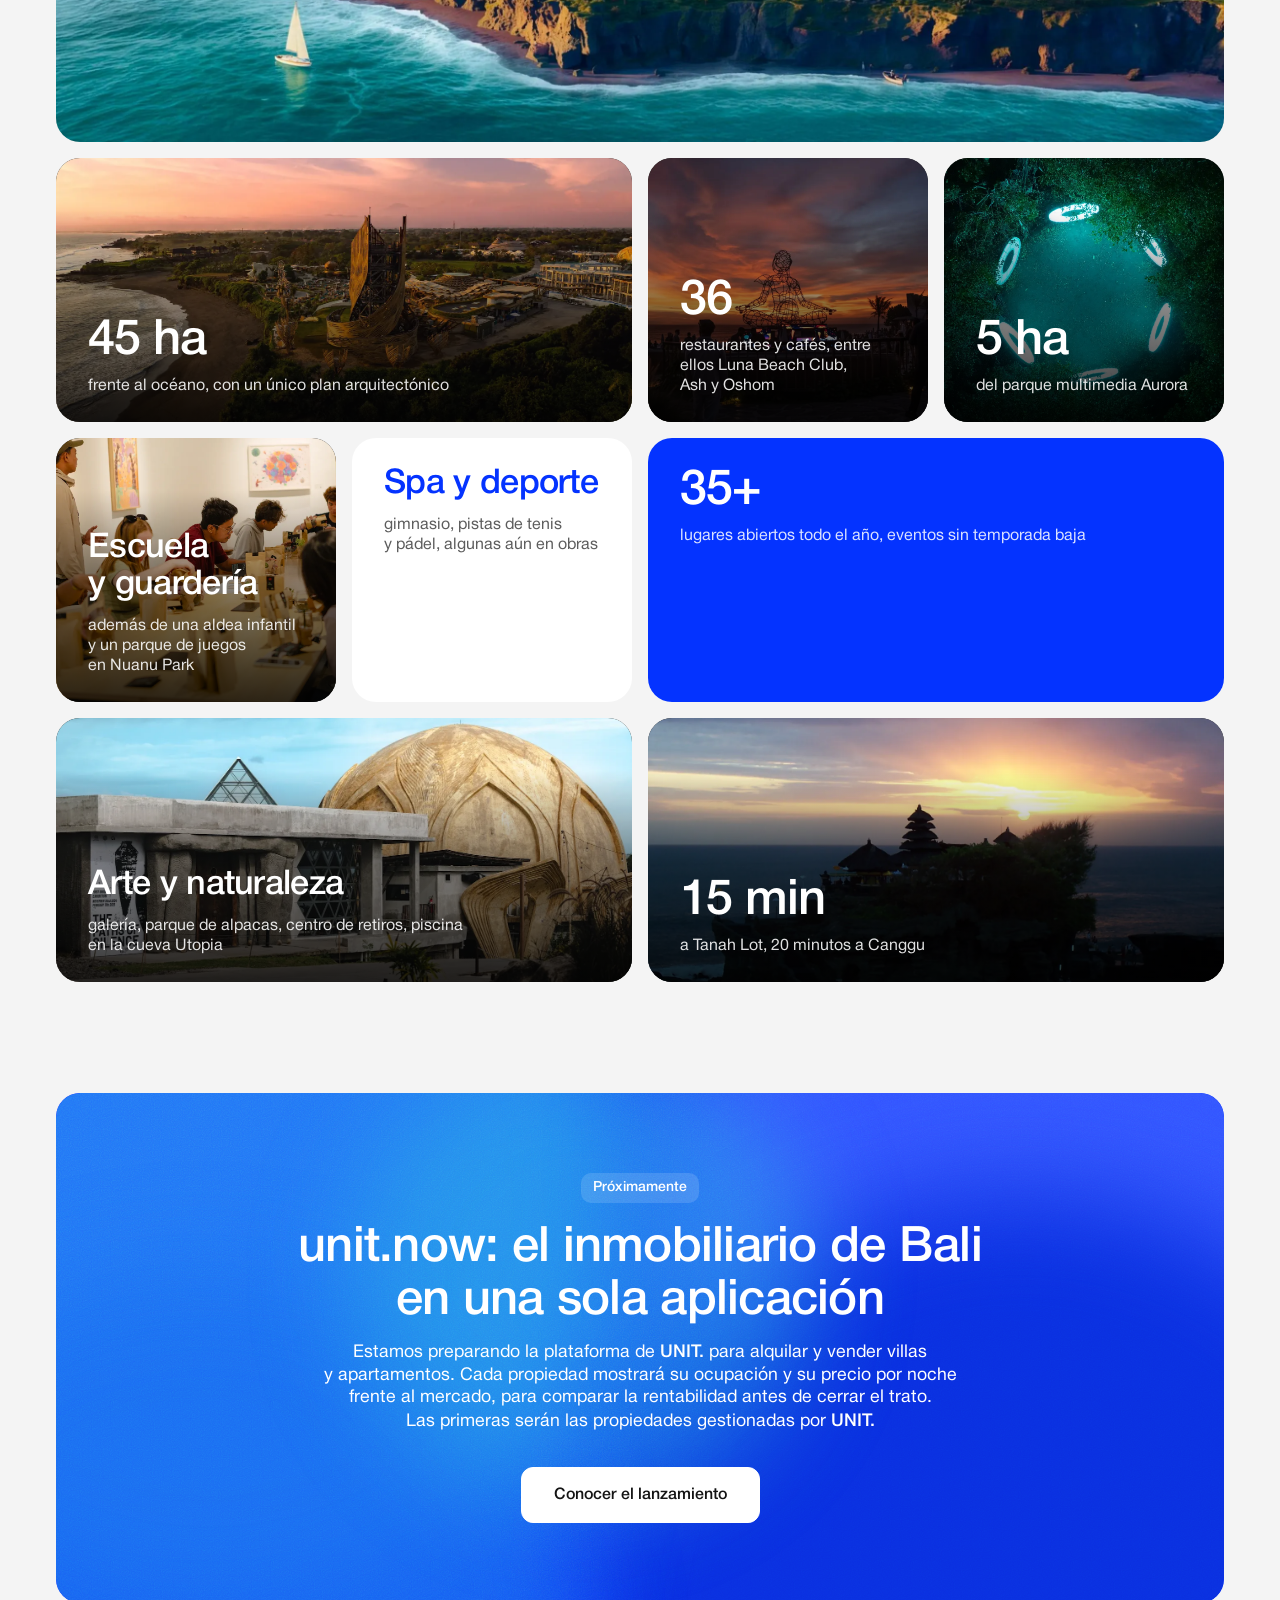
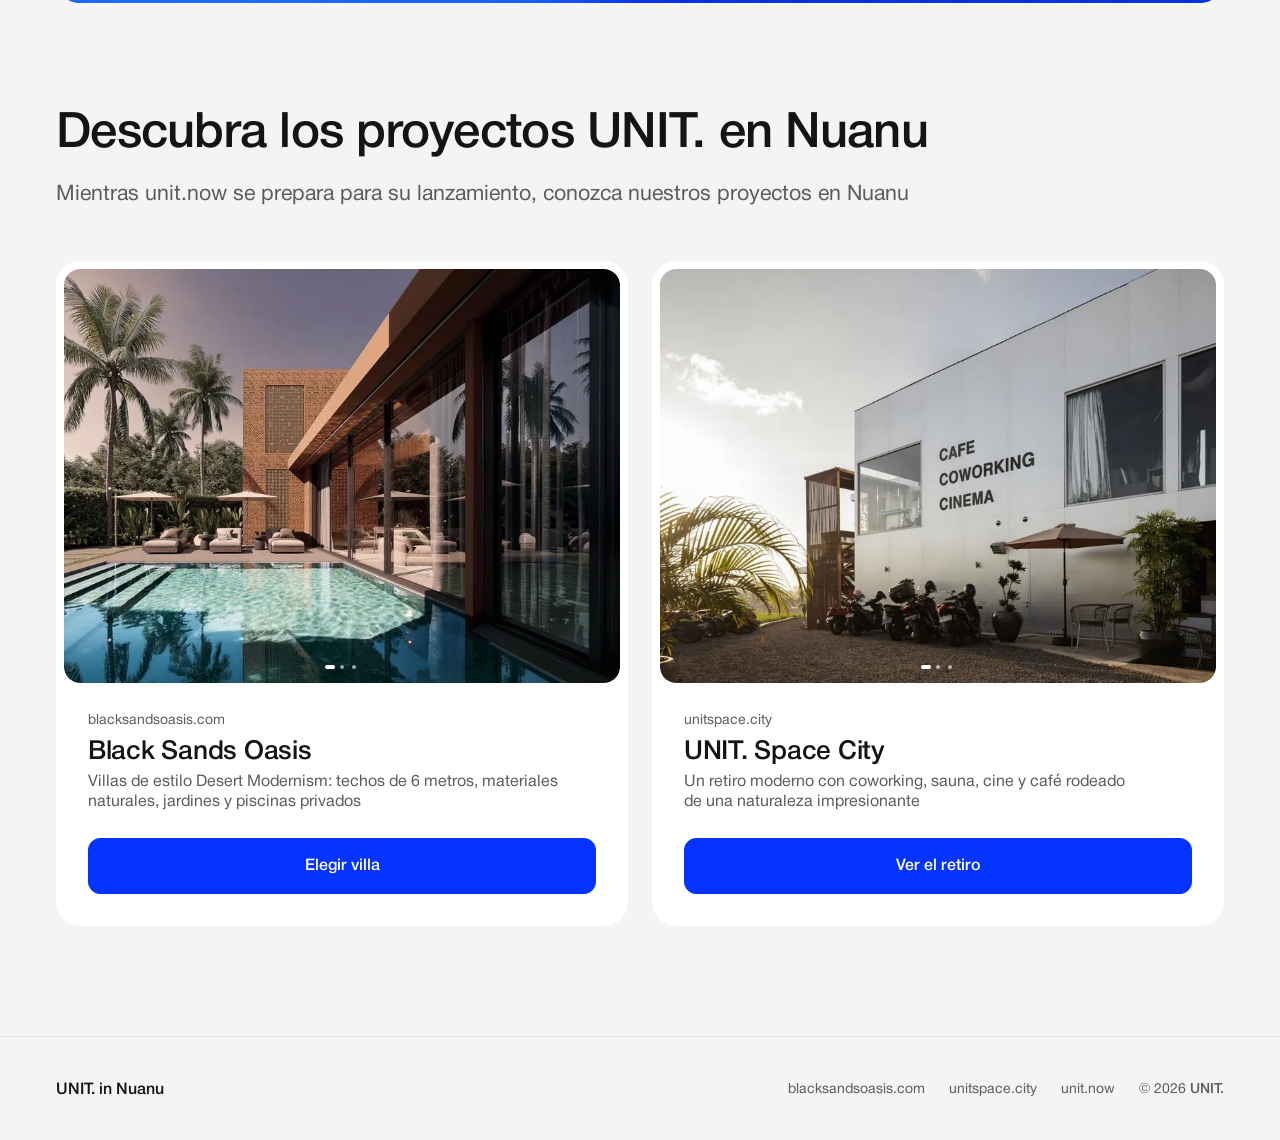
==== commit 2c85e243: "Бенто с фото Нуану; проекты в самом низу с подводкой про unit.now, карточка unit.now из проектов убр" ====
--- a/es/index.html
+++ b/es/index.html
@@ -43,7 +43,7 @@
 <link rel="icon" href="data:image/svg+xml,%3Csvg xmlns=%27http://www.w3.org/2000/svg%27 viewBox=%270 0 32 32%27%3E%3Crect width=%2732%27 height=%2732%27 rx=%278%27 fill=%27%230433ff%27/%3E%3Ccircle cx=%2722%27 cy=%2722%27 r=%273%27 fill=%27%23fff%27/%3E%3C/svg%3E">
 <link rel="preload" href="../assets/fonts/hn-medium.woff2" as="font" type="font/woff2" crossorigin>
 <link rel="preload" href="../assets/fonts/hn-roman.woff2" as="font" type="font/woff2" crossorigin>
-<link rel="stylesheet" href="../assets/site.css?v=mwmlx7qp">
+<link rel="stylesheet" href="../assets/site.css?v=mwmmapkm">
 
 </head>
 <body>
@@ -52,8 +52,8 @@
     <a class="wordmark" href="#top"><i class="u5">UNIT.</i> in Nuanu</a>
     <nav class="nav" aria-label="Menú principal">
       <a href="#about">Sobre Nuanu</a>
+      <a href="#now">unit.now</a>
       <a href="#projects">Proyectos</a>
-      <a href="#now">unit.now</a>
     </nav>
     <div class="lang-dd">
       <button type="button" class="lang-dd-btn" aria-expanded="false" aria-controls="langList" aria-label="Idioma: Español"><span>ES</span><svg viewBox="0 0 12 12" aria-hidden="true"><path d="M2.5 4.5 6 8l3.5-3.5"/></svg></button>
@@ -114,21 +114,34 @@
         </ul>
       </div></div>
       <ul class="bento">
-        <li class="bento-card b-1"><b class="t bento-v">45 ha</b><span class="t bento-c">frente al océano, con un único plan arquitectónico</span></li>
-        <li class="bento-card b-2"><b class="t bento-v">36</b><span class="t bento-c">restaurantes y cafés, entre ellos Luna Beach Club, Ash y Oshom</span></li>
-        <li class="bento-card b-3"><b class="t bento-v">5 ha</b><span class="t bento-c">del parque multimedia Aurora</span></li>
-        <li class="bento-card b-4"><b class="t bento-v">Escuela y guardería</b><span class="t bento-c">además de una aldea infantil y un parque de juegos en Nuanu Park</span></li>
+        <li class="bento-card b-1 is-photo"><picture><source media="(max-width:767px)" srcset="../assets/img/b-ocean-m.webp"><img src="../assets/img/b-ocean.webp" alt="" loading="lazy"></picture><b class="t bento-v">45 ha</b><span class="t bento-c">frente al océano, con un único plan arquitectónico</span></li>
+        <li class="bento-card b-2 is-photo"><picture><source media="(max-width:767px)" srcset="../assets/img/b-luna-m.webp"><img src="../assets/img/b-luna.webp" alt="" loading="lazy"></picture><b class="t bento-v">36</b><span class="t bento-c">restaurantes y cafés, entre ellos Luna Beach Club, Ash y Oshom</span></li>
+        <li class="bento-card b-3 is-photo"><picture><source media="(max-width:767px)" srcset="../assets/img/b-aurora-m.webp"><img src="../assets/img/b-aurora.webp" alt="" loading="lazy"></picture><b class="t bento-v">5 ha</b><span class="t bento-c">del parque multimedia Aurora</span></li>
+        <li class="bento-card b-4 is-photo"><picture><source media="(max-width:767px)" srcset="../assets/img/b-school-m.webp"><img src="../assets/img/b-school.webp" alt="" loading="lazy"></picture><b class="t bento-v">Escuela y guardería</b><span class="t bento-c">además de una aldea infantil y un parque de juegos en Nuanu Park</span></li>
         <li class="bento-card b-5"><b class="t bento-v">Spa y deporte</b><span class="t bento-c">gimnasio, pistas de tenis y pádel, algunas aún en obras</span></li>
         <li class="bento-card b-6"><b class="t bento-v">35+</b><span class="t bento-c">lugares abiertos todo el año, eventos sin temporada baja</span></li>
-        <li class="bento-card b-7"><b class="t bento-v">Arte y naturaleza</b><span class="t bento-c">galería, parque de alpacas, centro de retiros, piscina en la cueva Utopia</span></li>
-        <li class="bento-card b-8"><b class="t bento-v">15 min</b><span class="t bento-c">a Tanah Lot, 20 minutos a Canggu</span></li>
+        <li class="bento-card b-7 is-photo"><picture><source media="(max-width:767px)" srcset="../assets/img/b-art-m.webp"><img src="../assets/img/b-art.webp" alt="" loading="lazy"></picture><b class="t bento-v">Arte y naturaleza</b><span class="t bento-c">galería, parque de alpacas, centro de retiros, piscina en la cueva Utopia</span></li>
+        <li class="bento-card b-8 is-photo"><picture><source media="(max-width:767px)" srcset="../assets/img/b-tanah-m.webp"><img src="../assets/img/b-tanah.webp" alt="" loading="lazy"></picture><b class="t bento-v">15 min</b><span class="t bento-c">a Tanah Lot, 20 minutos a Canggu</span></li>
       </ul>
     </div>
   </section>
 
-  <section class="sec prj-sec" id="projects">
+
+  <section class="sec" id="now">
+    <div class="container">
+      <div class="sub">
+        <div class="sub-bg" aria-hidden="true"><span class="sub-blobs"><i></i><i></i><i></i><i></i><i></i></span><span class="sub-grain"></span></div>
+        <span class="sub-tag">Próximamente</span>
+        <h2 class="t h2">unit.now: el inmobiliario de Bali en una sola aplicación</h2>
+        <p class="t sub-p">Estamos preparando la plataforma de <i class="u5">UNIT.</i> para alquilar y vender villas y apartamentos. Cada propiedad mostrará su ocupación y su precio por noche frente al mercado, para comparar la rentabilidad antes de cerrar el trato. Las primeras serán las propiedades gestionadas por <i class="u5">UNIT.</i></p>
+        <a class="btn btn-white sub-btn" href="https://unit.now">Conocer el lanzamiento</a>
+      </div>
+    </div>
+  </section>
+  <section class="sec prj-sec sec-last" id="projects">
     <div class="container">
       <h2 class="t h2">Descubra los proyectos <i class="u5">UNIT.</i> en Nuanu</h2>
+      <p class="t prj-lead">Mientras unit.now se prepara para su lanzamiento, conozca nuestros proyectos en Nuanu</p>
       <div class="prj-list">
         <article class="prj">
           <div class="prj-photo prj-gal">
@@ -156,31 +169,6 @@
             <a class="btn btn-blue" href="https://unitspace.city">Ver el retiro</a>
           </div>
         </article>
-        <article class="prj">
-          <div class="prj-photo prj-gal">
-            <div class="gal-track"><img src="../assets/img/p-now.webp" alt="Terraza de una residencia con vista a los campos" width="900" height="600" loading="lazy"><img src="../assets/img/p-now-2.webp" alt="" width="900" height="640" loading="lazy"><img src="../assets/img/p-now-3.webp" alt="" width="900" height="640" loading="lazy"></div>
-            <button class="gal-arr gal-prev" type="button" aria-label="Foto anterior"><svg viewBox="0 0 16 16" width="16" height="16" aria-hidden="true"><path d="M10 3 5 8l5 5" fill="none" stroke="currentColor" stroke-width="1.6" stroke-linecap="round" stroke-linejoin="round"/></svg></button><button class="gal-arr gal-next" type="button" aria-label="Foto siguiente"><svg viewBox="0 0 16 16" width="16" height="16" aria-hidden="true"><path d="M6 3l5 5-5 5" fill="none" stroke="currentColor" stroke-width="1.6" stroke-linecap="round" stroke-linejoin="round"/></svg></button>
-            <div class="gal-dots" role="group" aria-label="Fotos"></div>
-          </div>
-          <div class="prj-body">
-            <span class="t prj-dom">unit.now</span>
-            <h3 class="t">Alquiler y venta</h3>
-            <p class="t">Ofertas directas de propietarios, sin intermediarios. Condiciones transparentes y herramientas avanzadas</p>
-            <a class="btn btn-blue" href="https://unit.now">Buscar vivienda</a>
-          </div>
-        </article>
-      </div>
-    </div>
-  </section>
-
-  <section class="sec sec-last" id="now">
-    <div class="container">
-      <div class="sub">
-        <div class="sub-bg" aria-hidden="true"><span class="sub-blobs"><i></i><i></i><i></i><i></i><i></i></span><span class="sub-grain"></span></div>
-        <span class="sub-tag">Próximamente</span>
-        <h2 class="t h2">unit.now: el inmobiliario de Bali en una sola aplicación</h2>
-        <p class="t sub-p">Estamos preparando la plataforma de <i class="u5">UNIT.</i> para alquilar y vender villas y apartamentos. Cada propiedad mostrará su ocupación y su precio por noche frente al mercado, para comparar la rentabilidad antes de cerrar el trato. Las primeras serán las propiedades gestionadas por <i class="u5">UNIT.</i></p>
-        <a class="btn btn-white sub-btn" href="https://unit.now">Conocer el lanzamiento</a>
       </div>
     </div>
   </section>
@@ -197,6 +185,6 @@
     </nav>
   </div>
 </footer>
-<script src="../assets/site.js?v=mwmlx7qp" defer></script>
+<script src="../assets/site.js?v=mwmmapkm" defer></script>
 </body>
 </html>
--- a/assets/site.css
+++ b/assets/site.css
@@ -41,6 +41,8 @@
 /* в Telegram и Safari на iOS верх страницы виден сквозь их полупрозрачную плашку: продлеваем подложку шапки вверх */
 .hdr::before{content:"";position:absolute;left:0;right:0;bottom:100%;height:240px;background:inherit;-webkit-backdrop-filter:inherit;backdrop-filter:inherit;pointer-events:none}
 .hdr-in{display:flex;align-items:center;height:64px}
+/* после начала прокрутки логотип с подписью синий */
+.hdr:not(.is-over) .wordmark{color:var(--blue)}
 .wordmark{font-size:20px;line-height:24px;letter-spacing:-.02em;white-space:nowrap;margin-right:auto}
 .nav{display:flex;gap:32px;margin-right:24px;font-size:14px;font-weight:500;line-height:18px}
 .nav a{display:flex;align-items:center;min-height:44px;transition:opacity .2s}
@@ -97,7 +99,8 @@
 @media (max-width:599px){.plan{border-radius:16px}}
 
 /* проекты: фото вписано в карточку, кнопка внизу */
-.prj-sec .h2{--mb:clamp(40px,32px + 2.222vw,64px)}
+.prj-sec .h2{--mb:0}
+.prj-lead{--fs:clamp(18px,16.67px + .37vw,22px);--lh:clamp(23px,21.33px + .463vw,28px);--mt:24px;--mb:clamp(40px,32px + 2.222vw,64px);color:var(--ink-2);max-width:40em}
 .prj-list{display:grid;gap:24px}
 .prj{display:flex;flex-direction:column;align-items:stretch;background:var(--white);border-radius:24px;padding:8px 8px 32px}
 .prj-photo{aspect-ratio:411/306;border-radius:16px;overflow:clip;background:#d9d9d9}
@@ -109,11 +112,11 @@
 .prj-body p{flex:1 0 auto}
 .prj .btn{margin-top:32px;width:100%}
 /* увеличение фото при наведении убрано: в слайдере соседние кадры вылезали бы на края */
-@media (min-width:1200px){
-  .prj-list{grid-template-columns:repeat(3,1fr)}
-}
-/* до 1200 карусель: карточки одной высоты, кнопка сразу под текстом */
-@media (max-width:1199px){
+@media (min-width:768px){
+  .prj-list{grid-template-columns:repeat(2,1fr)}
+}
+/* на телефоне карусель: карточки одной высоты, кнопка сразу под текстом */
+@media (max-width:767px){
   .prj-list{grid-auto-flow:column;grid-auto-columns:min(340px,82vw);gap:16px;overflow-x:auto;scroll-snap-type:x mandatory;scroll-padding-inline:var(--gutter);margin-inline:calc(var(--gutter)*-1);padding-inline:var(--gutter);scrollbar-width:none;overscroll-behavior-x:contain}
   .prj-list::-webkit-scrollbar{display:none}
   .prj{scroll-snap-align:start}
@@ -308,3 +311,16 @@
   .bento-c{--fs:14px;--lh:18px;--mt:16px}
 }
 @media (max-width:399px){.b-4 .bento-v,.b-5 .bento-v,.b-7 .bento-v{--fs:20px;--lh:22px}}
+
+/* фото-карточки бенто: кадр на всю карточку, текст внизу поверх чёрного затемнения */
+.bento{grid-auto-rows:minmax(264px,auto)}
+.bento-card{position:relative;overflow:clip;isolation:isolate}
+.bento-card.is-photo{justify-content:flex-end;background:#1a1a1a;color:var(--white)}
+.bento-card.is-photo picture,.bento-card.is-photo img{position:absolute;inset:0;width:100%;height:100%;object-fit:cover;z-index:-2}
+.bento-card.is-photo::after{content:"";position:absolute;inset:0;z-index:-1;background:linear-gradient(180deg,rgba(0,0,0,0) 20%,rgba(0,0,0,.45) 55%,rgba(0,0,0,.8) 100%)}
+.bento-card.is-photo .bento-v{color:var(--white)}
+.bento-card.is-photo .bento-c{color:rgba(255,255,255,.88)}
+.b-6{background:var(--blue)}.b-6 .bento-v{color:var(--white)}.b-6 .bento-c{color:rgba(255,255,255,.86)}
+.b-1{background:#1a1a1a}
+@media (max-width:1023px){.bento{grid-auto-rows:minmax(240px,auto)}}
+@media (max-width:599px){.bento{grid-auto-rows:minmax(200px,auto)}}
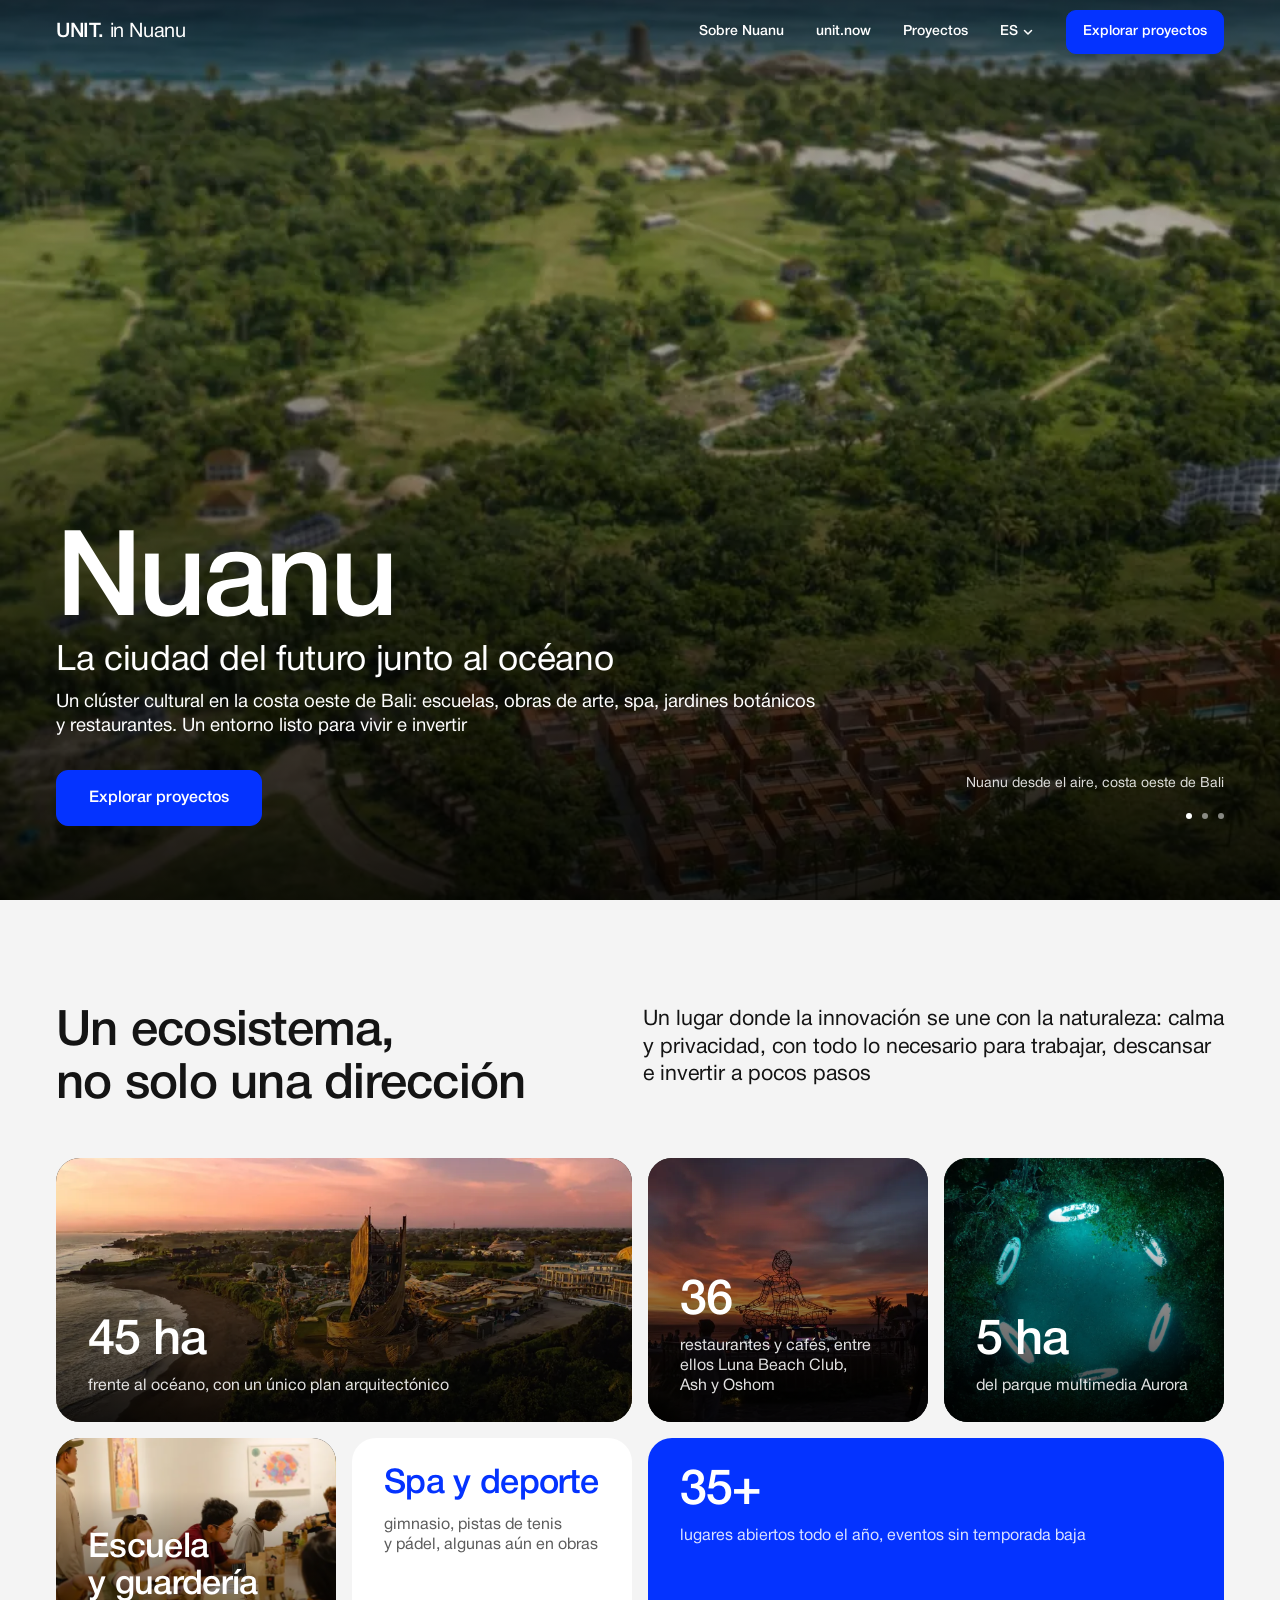
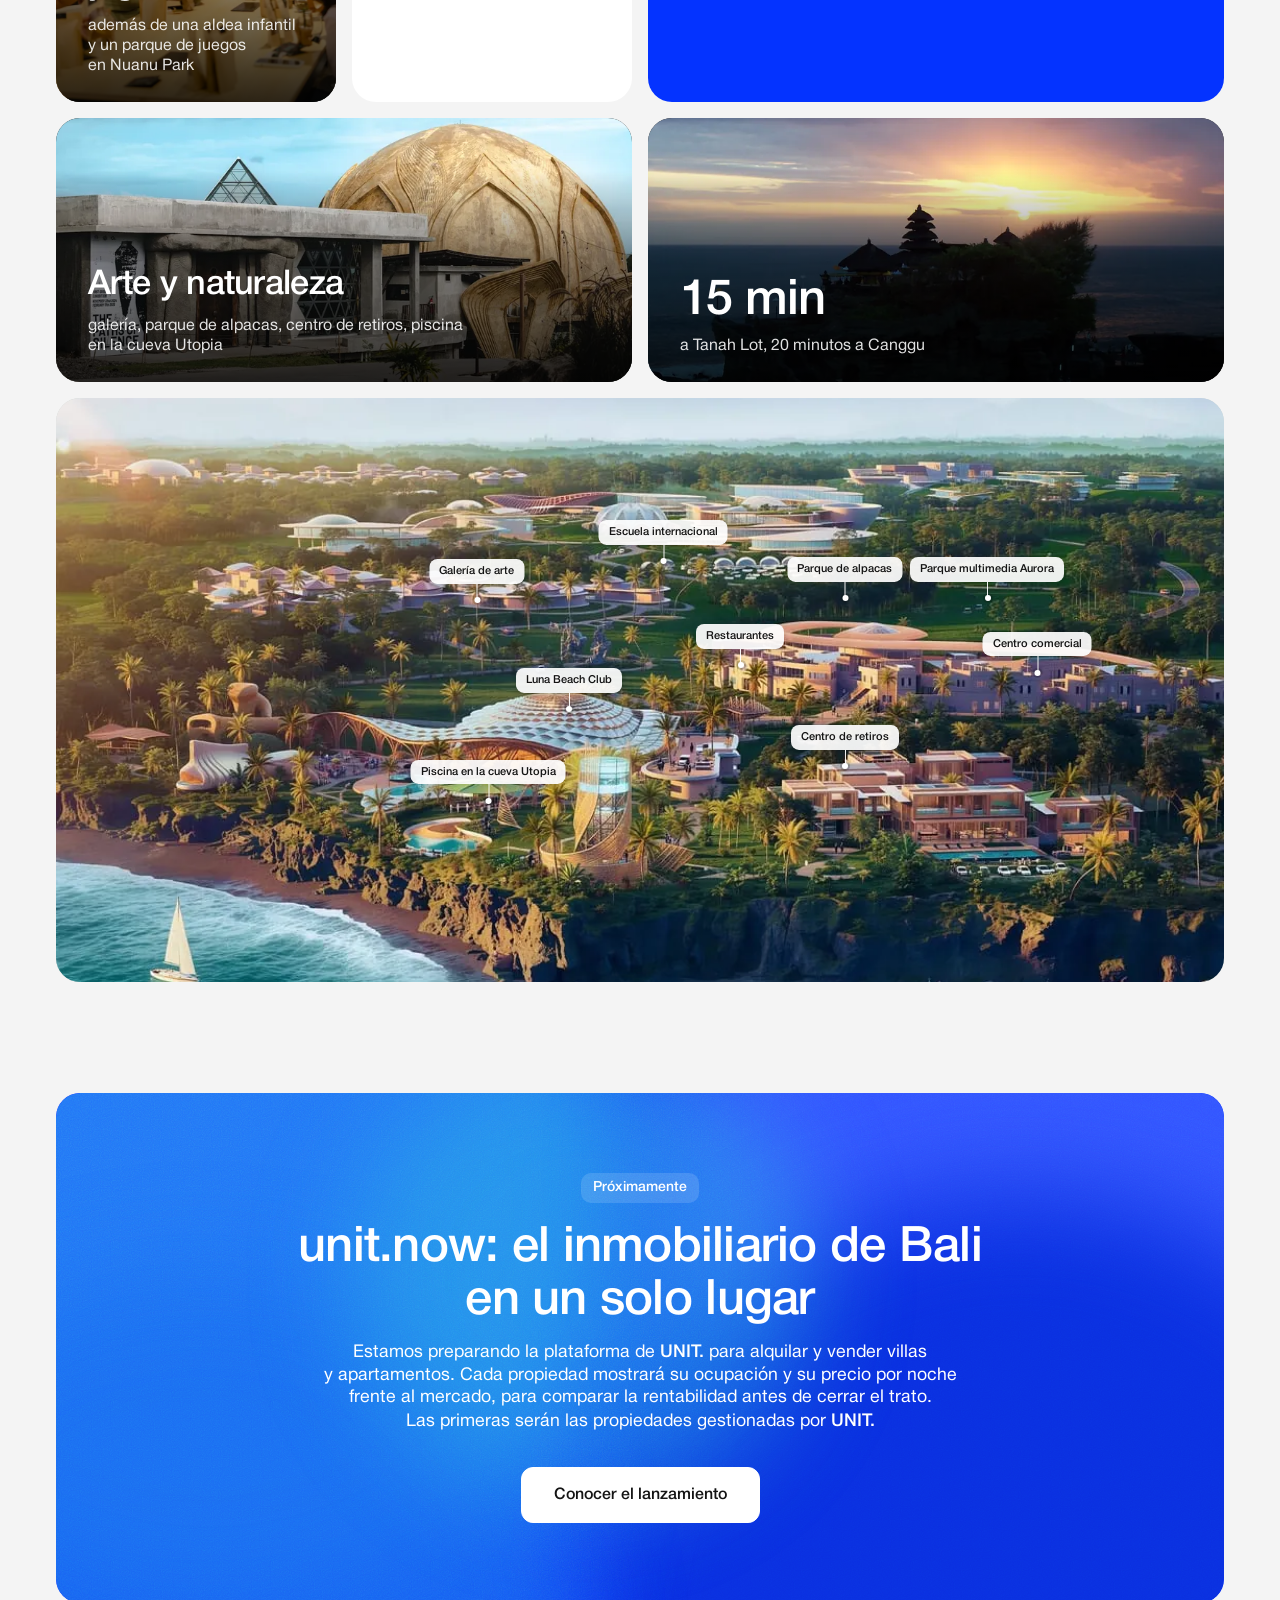
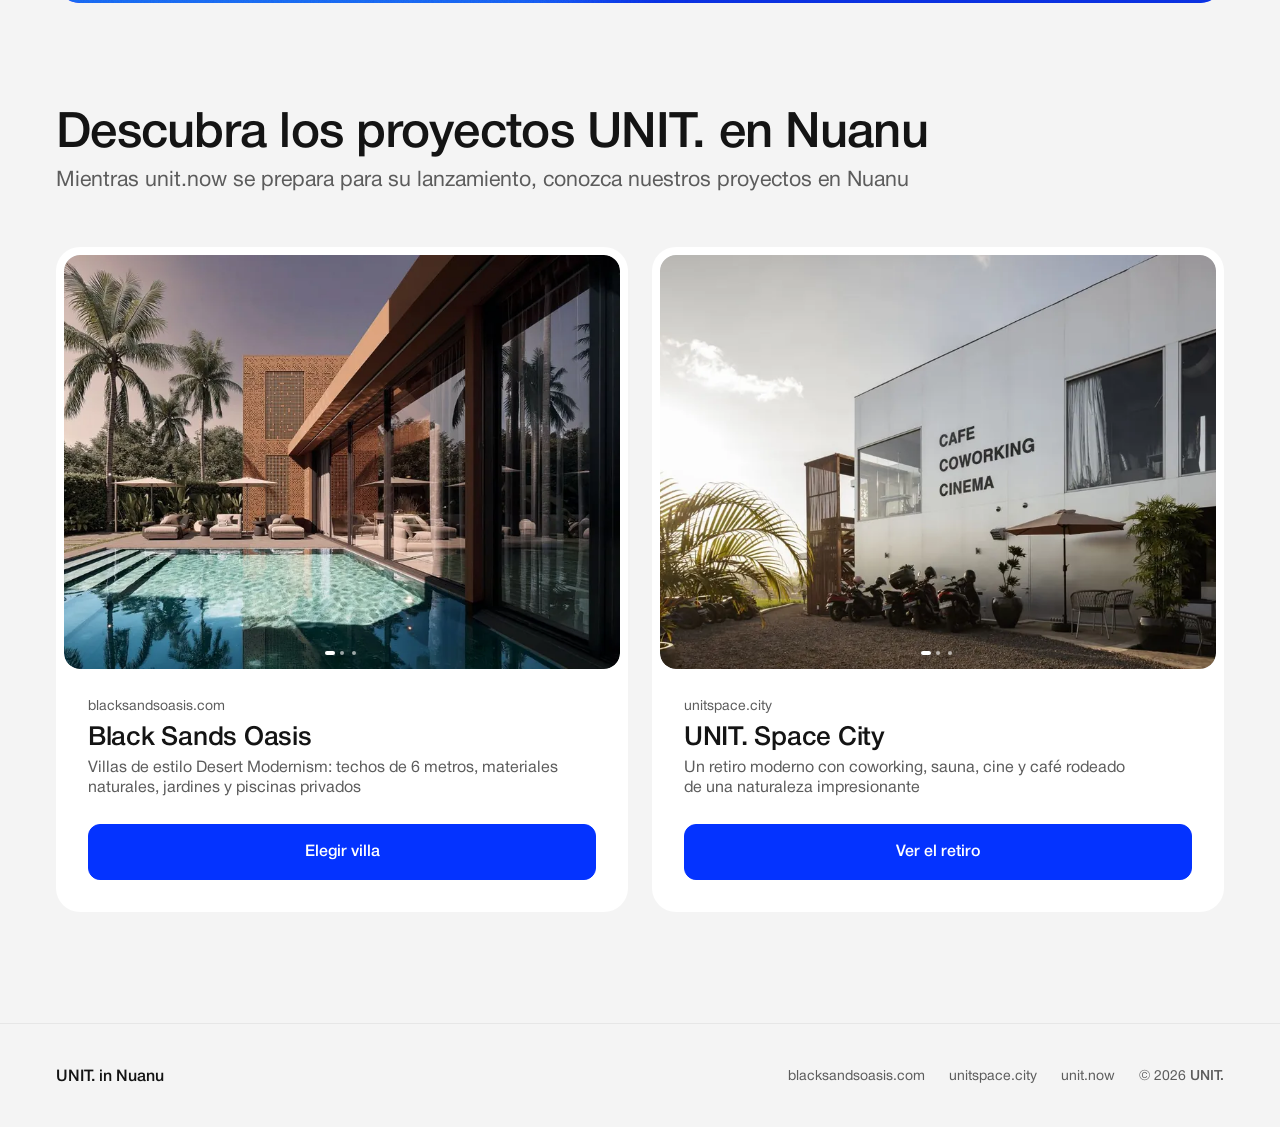
==== commit f17e953d: "Мастер-план под бенто, без чипов BSO и Space City; плашка unit.now «в одном месте», поля на телефоне" ====
--- a/es/index.html
+++ b/es/index.html
@@ -43,7 +43,7 @@
 <link rel="icon" href="data:image/svg+xml,%3Csvg xmlns=%27http://www.w3.org/2000/svg%27 viewBox=%270 0 32 32%27%3E%3Crect width=%2732%27 height=%2732%27 rx=%278%27 fill=%27%230433ff%27/%3E%3Ccircle cx=%2722%27 cy=%2722%27 r=%273%27 fill=%27%23fff%27/%3E%3C/svg%3E">
 <link rel="preload" href="../assets/fonts/hn-medium.woff2" as="font" type="font/woff2" crossorigin>
 <link rel="preload" href="../assets/fonts/hn-roman.woff2" as="font" type="font/woff2" crossorigin>
-<link rel="stylesheet" href="../assets/site.css?v=mwmmapkm">
+<link rel="stylesheet" href="../assets/site.css?v=mwoxpvag">
 
 </head>
 <body>
@@ -97,6 +97,16 @@
         <h2 class="t h2"><span class="ln">Un ecosistema,</span> <span class="ln">no solo una dirección</span></h2>
         <p class="t">Un lugar donde la innovación se une con la naturaleza: calma y privacidad, con todo lo necesario para trabajar, descansar e invertir a pocos pasos</p>
       </div>
+      <ul class="bento">
+        <li class="bento-card b-1 is-photo"><picture><source media="(max-width:767px)" srcset="../assets/img/b-ocean-m.webp"><img src="../assets/img/b-ocean.webp" alt="" loading="lazy"></picture><b class="t bento-v">45 ha</b><span class="t bento-c">frente al océano, con un único plan arquitectónico</span></li>
+        <li class="bento-card b-2 is-photo"><picture><source media="(max-width:767px)" srcset="../assets/img/b-luna-m.webp"><img src="../assets/img/b-luna.webp" alt="" loading="lazy"></picture><b class="t bento-v">36</b><span class="t bento-c">restaurantes y cafés, entre ellos Luna Beach Club, Ash y Oshom</span></li>
+        <li class="bento-card b-3 is-photo"><picture><source media="(max-width:767px)" srcset="../assets/img/b-aurora-m.webp"><img src="../assets/img/b-aurora.webp" alt="" loading="lazy"></picture><b class="t bento-v">5 ha</b><span class="t bento-c">del parque multimedia Aurora</span></li>
+        <li class="bento-card b-4 is-photo"><picture><source media="(max-width:767px)" srcset="../assets/img/b-school-m.webp"><img src="../assets/img/b-school.webp" alt="" loading="lazy"></picture><b class="t bento-v">Escuela y guardería</b><span class="t bento-c">además de una aldea infantil y un parque de juegos en Nuanu Park</span></li>
+        <li class="bento-card b-5"><b class="t bento-v">Spa y deporte</b><span class="t bento-c">gimnasio, pistas de tenis y pádel, algunas aún en obras</span></li>
+        <li class="bento-card b-6"><b class="t bento-v">35+</b><span class="t bento-c">lugares abiertos todo el año, eventos sin temporada baja</span></li>
+        <li class="bento-card b-7 is-photo"><picture><source media="(max-width:767px)" srcset="../assets/img/b-art-m.webp"><img src="../assets/img/b-art.webp" alt="" loading="lazy"></picture><b class="t bento-v">Arte y naturaleza</b><span class="t bento-c">galería, parque de alpacas, centro de retiros, piscina en la cueva Utopia</span></li>
+        <li class="bento-card b-8 is-photo"><picture><source media="(max-width:767px)" srcset="../assets/img/b-tanah-m.webp"><img src="../assets/img/b-tanah.webp" alt="" loading="lazy"></picture><b class="t bento-v">15 min</b><span class="t bento-c">a Tanah Lot, 20 minutos a Canggu</span></li>
+      </ul>
       <div class="plan"><div class="plan-canvas">
         <picture><source media="(max-width:767px)" srcset="../assets/img/plan-m.webp" width="1120" height="1156"><img src="../assets/img/plan.webp" srcset="../assets/img/plan-s.webp 1200w, ../assets/img/plan.webp 2400w" sizes="(max-width:1599px) 100vw, 1600px" alt="Plan maestro de Nuanu junto al océano" width="2400" height="1200" loading="lazy"></picture>
         <ul class="pchips" aria-label="Lugares en el plan maestro de Nuanu">
@@ -109,20 +119,8 @@
           <li class="pchip" data-k="luna" style="--x:43.91;--y:53.31;--mx:41.4;--my:52.7">Luna Beach Club</li>
           <li class="pchip" data-k="retreat" style="--x:67.54;--y:62.98;--mx:72.71;--my:58.9">Centro de retiros</li>
           <li class="pchip" data-k="cave" style="--x:36.99;--y:68.95;--mx:32.23;--my:62.73">Piscina en la cueva Utopia</li>
-          <li class="pchip pchip-bso" style="--x:21.23;--y:20.8;--mx:11.35;--my:31.83">Black Sands Oasis</li>
-          <li class="pchip pchip-unit" style="--x:75.7;--y:19.7;--mx:83.52;--my:31.12"><i class="u5">UNIT.</i> Space City</li>
         </ul>
       </div></div>
-      <ul class="bento">
-        <li class="bento-card b-1 is-photo"><picture><source media="(max-width:767px)" srcset="../assets/img/b-ocean-m.webp"><img src="../assets/img/b-ocean.webp" alt="" loading="lazy"></picture><b class="t bento-v">45 ha</b><span class="t bento-c">frente al océano, con un único plan arquitectónico</span></li>
-        <li class="bento-card b-2 is-photo"><picture><source media="(max-width:767px)" srcset="../assets/img/b-luna-m.webp"><img src="../assets/img/b-luna.webp" alt="" loading="lazy"></picture><b class="t bento-v">36</b><span class="t bento-c">restaurantes y cafés, entre ellos Luna Beach Club, Ash y Oshom</span></li>
-        <li class="bento-card b-3 is-photo"><picture><source media="(max-width:767px)" srcset="../assets/img/b-aurora-m.webp"><img src="../assets/img/b-aurora.webp" alt="" loading="lazy"></picture><b class="t bento-v">5 ha</b><span class="t bento-c">del parque multimedia Aurora</span></li>
-        <li class="bento-card b-4 is-photo"><picture><source media="(max-width:767px)" srcset="../assets/img/b-school-m.webp"><img src="../assets/img/b-school.webp" alt="" loading="lazy"></picture><b class="t bento-v">Escuela y guardería</b><span class="t bento-c">además de una aldea infantil y un parque de juegos en Nuanu Park</span></li>
-        <li class="bento-card b-5"><b class="t bento-v">Spa y deporte</b><span class="t bento-c">gimnasio, pistas de tenis y pádel, algunas aún en obras</span></li>
-        <li class="bento-card b-6"><b class="t bento-v">35+</b><span class="t bento-c">lugares abiertos todo el año, eventos sin temporada baja</span></li>
-        <li class="bento-card b-7 is-photo"><picture><source media="(max-width:767px)" srcset="../assets/img/b-art-m.webp"><img src="../assets/img/b-art.webp" alt="" loading="lazy"></picture><b class="t bento-v">Arte y naturaleza</b><span class="t bento-c">galería, parque de alpacas, centro de retiros, piscina en la cueva Utopia</span></li>
-        <li class="bento-card b-8 is-photo"><picture><source media="(max-width:767px)" srcset="../assets/img/b-tanah-m.webp"><img src="../assets/img/b-tanah.webp" alt="" loading="lazy"></picture><b class="t bento-v">15 min</b><span class="t bento-c">a Tanah Lot, 20 minutos a Canggu</span></li>
-      </ul>
     </div>
   </section>
 
@@ -132,7 +130,7 @@
       <div class="sub">
         <div class="sub-bg" aria-hidden="true"><span class="sub-blobs"><i></i><i></i><i></i><i></i><i></i></span><span class="sub-grain"></span></div>
         <span class="sub-tag">Próximamente</span>
-        <h2 class="t h2">unit.now: el inmobiliario de Bali en una sola aplicación</h2>
+        <h2 class="t h2">unit.now: el inmobiliario de Bali en un solo lugar</h2>
         <p class="t sub-p">Estamos preparando la plataforma de <i class="u5">UNIT.</i> para alquilar y vender villas y apartamentos. Cada propiedad mostrará su ocupación y su precio por noche frente al mercado, para comparar la rentabilidad antes de cerrar el trato. Las primeras serán las propiedades gestionadas por <i class="u5">UNIT.</i></p>
         <a class="btn btn-white sub-btn" href="https://unit.now">Conocer el lanzamiento</a>
       </div>
@@ -185,6 +183,6 @@
     </nav>
   </div>
 </footer>
-<script src="../assets/site.js?v=mwmmapkm" defer></script>
+<script src="../assets/site.js?v=mwoxpvag" defer></script>
 </body>
 </html>
--- a/assets/site.css
+++ b/assets/site.css
@@ -80,6 +80,9 @@
 
 /* секции: между блоками везде --sec */
 .sec{padding-top:var(--sec)}
+/* по якорю заголовок секции встаёт под шапку с обычным отступом, а не через весь паддинг секции */
+.sec[id]{scroll-margin-top:calc(40px - var(--sec))}
+@media (max-width:599px){.sec[id]{scroll-margin-top:calc(24px - var(--sec))}}
 .sec-last{padding-bottom:var(--sec)}
 .h2{--fs:clamp(32px,25.33px + 1.852vw,52px);--lh:clamp(35px,28px + 1.944vw,56px);font-weight:500;letter-spacing:-.015em}
 
@@ -87,7 +90,7 @@
 .about{display:grid;align-items:start}
 .about .h2{text-wrap:balance;max-width:12em}
 .about p{--fs:clamp(18px,16.67px + .37vw,22px);--lh:clamp(23px,21.33px + .463vw,28px);--mt:24px;max-width:696px}
-.plan{margin-top:clamp(40px,32px + 2.222vw,64px);border-radius:24px;overflow:clip;aspect-ratio:2/1;background:#cfd8d4}
+.plan{margin-top:16px;border-radius:24px;overflow:clip;aspect-ratio:2/1;background:#cfd8d4}
 .plan img{width:100%;height:100%;object-fit:cover}
 @media (min-width:1024px){.about p{max-width:none}}
 @media (min-width:1200px){
@@ -96,10 +99,10 @@
   .about .ln{display:block}
   .about p{--mt:0px;max-width:30em;flex:0 1 auto}
 }
-@media (max-width:599px){.plan{border-radius:16px}}
+@media (max-width:599px){.plan{border-radius:16px;margin-top:8px}}
 
 /* проекты: фото вписано в карточку, кнопка внизу */
-.prj-sec .h2{--mb:0}
+.prj-sec .h2{--mb:0px}
 .prj-lead{--fs:clamp(18px,16.67px + .37vw,22px);--lh:clamp(23px,21.33px + .463vw,28px);--mt:24px;--mb:clamp(40px,32px + 2.222vw,64px);color:var(--ink-2);max-width:40em}
 .prj-list{display:grid;gap:24px}
 .prj{display:flex;flex-direction:column;align-items:stretch;background:var(--white);border-radius:24px;padding:8px 8px 32px}
@@ -159,7 +162,7 @@
 .form-note{font-size:14px;line-height:18px}
 .form-note:not(:empty){margin-top:16px}
 @media (max-width:599px){
-  .sub{padding:40px 24px;border-radius:16px}
+  .sub{padding:32px 24px;border-radius:16px}
   .form{flex-direction:column;width:100%}
   .form input{flex:none}
   .form .btn{width:100%}
@@ -228,7 +231,7 @@
 @media (max-width:599px){.hero-dots{display:none}}
 @media (prefers-reduced-motion:reduce){.hero-slide,.hero-cap{transition:none}}
 
-/* локации на мастер-плане: координаты как на сайте UNIT. Space City; чип над точкой со стеблем; UNIT. Space City синим */
+/* локации на мастер-плане: координаты как на сайте UNIT. Space City; чип над точкой со стеблем */
 .plan{position:relative}
 .plan-canvas{position:absolute;inset:0;container-type:inline-size}
 .plan-canvas img{position:absolute;inset:0}
@@ -236,10 +239,6 @@
 .pchip{--stem:clamp(10px,1.4cqw,20px);position:absolute;left:calc(var(--x) * 1%);top:calc(var(--y) * 1%);transform:translate(calc(-50% + var(--dx,0px)),calc(-100% - var(--stem) - var(--lift,0px)));padding:6px 10px;border-radius:8px;background:rgba(255,255,255,.92);color:var(--ink);font-size:clamp(11px,.95cqw,14px);font-weight:500;line-height:1.15;white-space:nowrap;box-shadow:0 1px 6px rgba(0,0,0,.18)}
 .pchip::after{content:"";position:absolute;left:calc(50% - var(--dx,0px));top:100%;width:1px;height:calc(var(--stem) + var(--lift,0px));background:rgba(255,255,255,.92)}
 .pchip::before{content:"";position:absolute;left:calc(50% - var(--dx,0px));top:calc(100% + var(--stem) + var(--lift,0px) - 3px);width:6px;height:6px;margin-left:-2.5px;border-radius:50%;background:var(--white);box-shadow:0 0 0 2px rgba(0,0,0,.18)}
-.pchip-unit{background:var(--blue);color:var(--white)}
-/* Black Sands Oasis — чёрный, как флаг на unitdeveloper.com */
-.pchip-bso{background:#131313;color:var(--white)}
-.pchip-bso::after{background:#131313}.pchip-bso::before{background:#131313;box-shadow:0 0 0 2px rgba(255,255,255,.5)}
 /* подпись под точкой (JS ставит, если сверху налезает на соседнюю) */
 .pchip.is-below{transform:translate(calc(-50% + var(--dx,0px)),calc(var(--stem) + var(--lift,0px)))}
 .pchip.is-below::after{top:auto;bottom:100%}
@@ -288,8 +287,8 @@
 .pchip.is-hid{opacity:0;visibility:hidden}
 @media (prefers-reduced-motion:reduce){.pchip{transition:none}}
 
-/* бенто о Нуану под планом: тот же зазор, что между карточками, план и карточки читаются одним блоком */
-.bento{display:grid;grid-template-columns:repeat(4,minmax(0,1fr));gap:16px;margin-top:16px}
+/* бенто о Нуану, под ним план тем же зазором, что между карточками: читаются одним блоком */
+.bento{display:grid;grid-template-columns:repeat(4,minmax(0,1fr));gap:16px;margin-top:clamp(40px,32px + 2.222vw,64px)}
 .bento-card{display:flex;flex-direction:column;min-height:176px;padding:32px;border-radius:24px;background:var(--white)}
 .b-1,.b-6,.b-7,.b-8{grid-column:span 2}
 .b-1{background:var(--blue);color:var(--white)}
@@ -306,7 +305,7 @@
   .b-1,.b-8{grid-column:span 2}
 }
 @media (max-width:599px){
-  .bento{gap:8px;margin-top:8px}
+  .bento{gap:8px}
   .bento-card{min-height:0;padding:24px 16px;border-radius:16px}
   .bento-c{--fs:14px;--lh:18px;--mt:16px}
 }
@@ -324,3 +323,4 @@
 .b-1{background:#1a1a1a}
 @media (max-width:1023px){.bento{grid-auto-rows:minmax(240px,auto)}}
 @media (max-width:599px){.bento{grid-auto-rows:minmax(200px,auto)}}
+.sec[tabindex="-1"]:focus{outline:none}
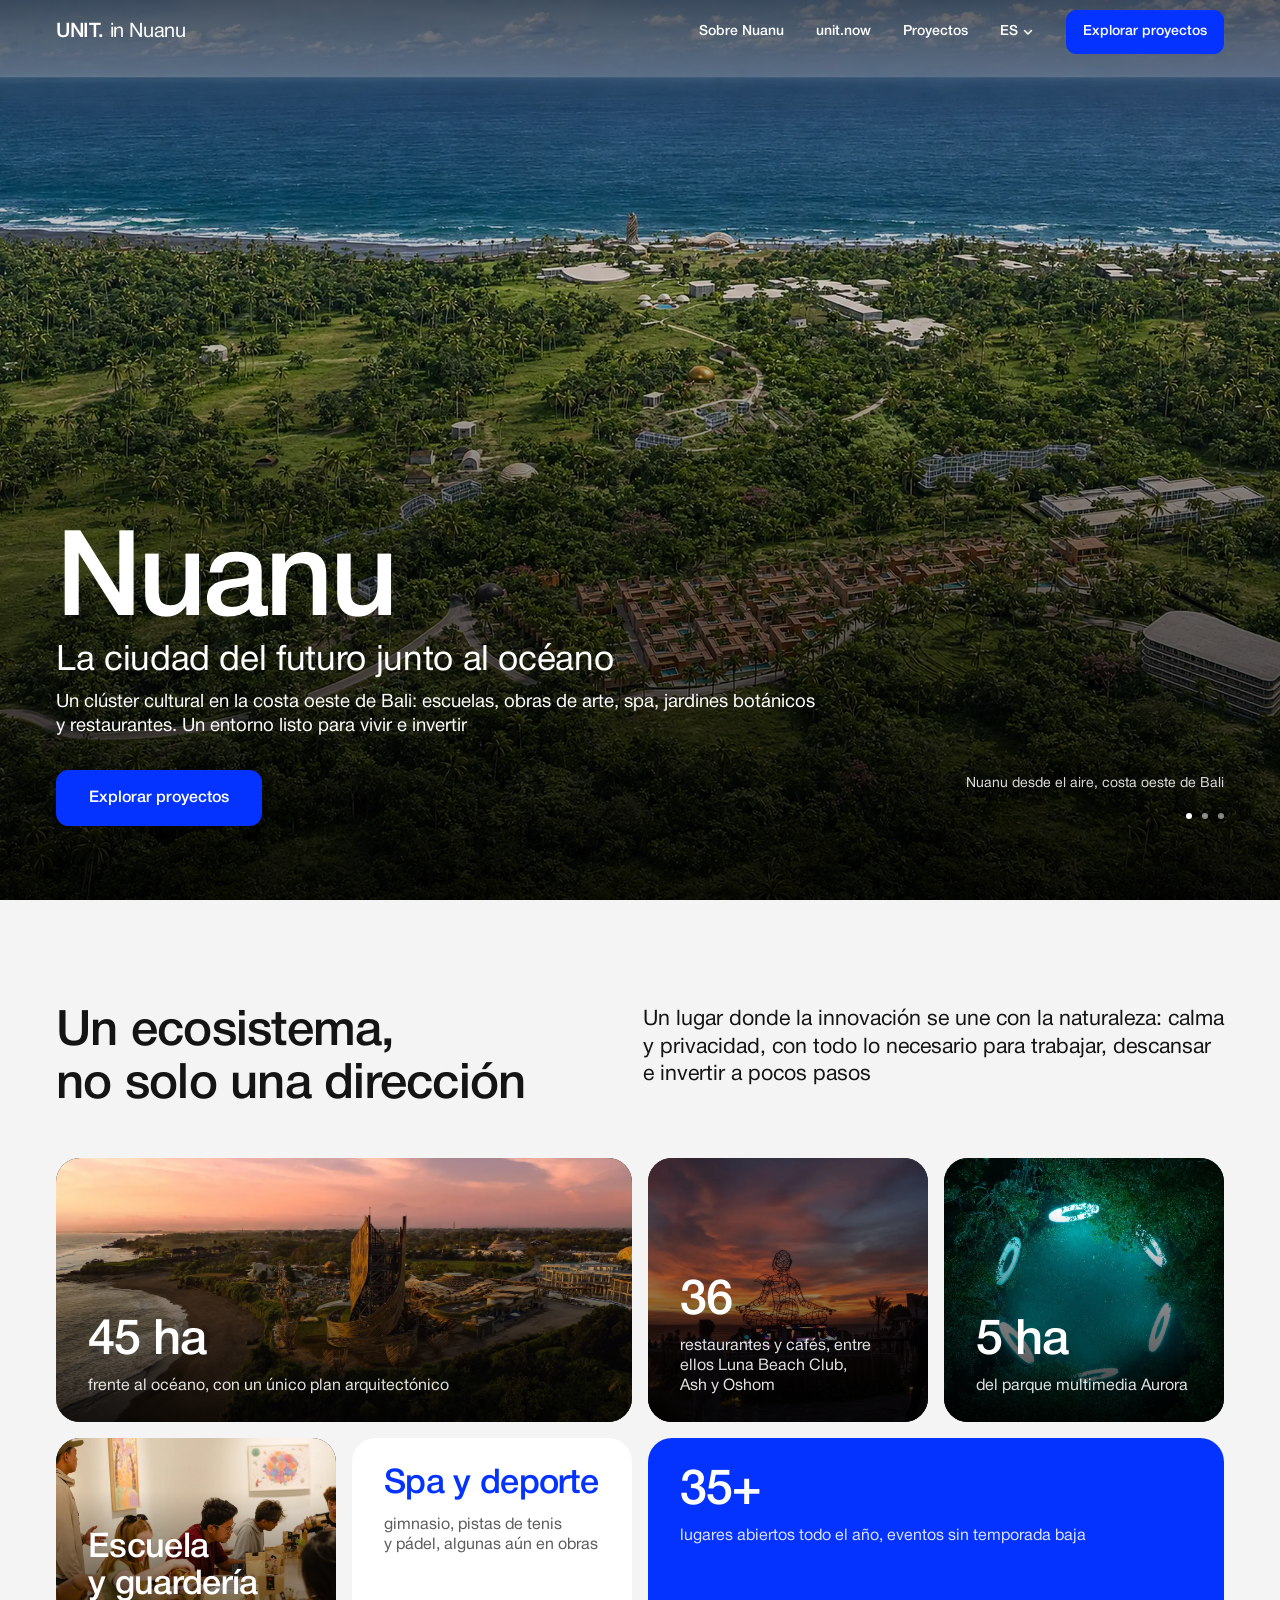
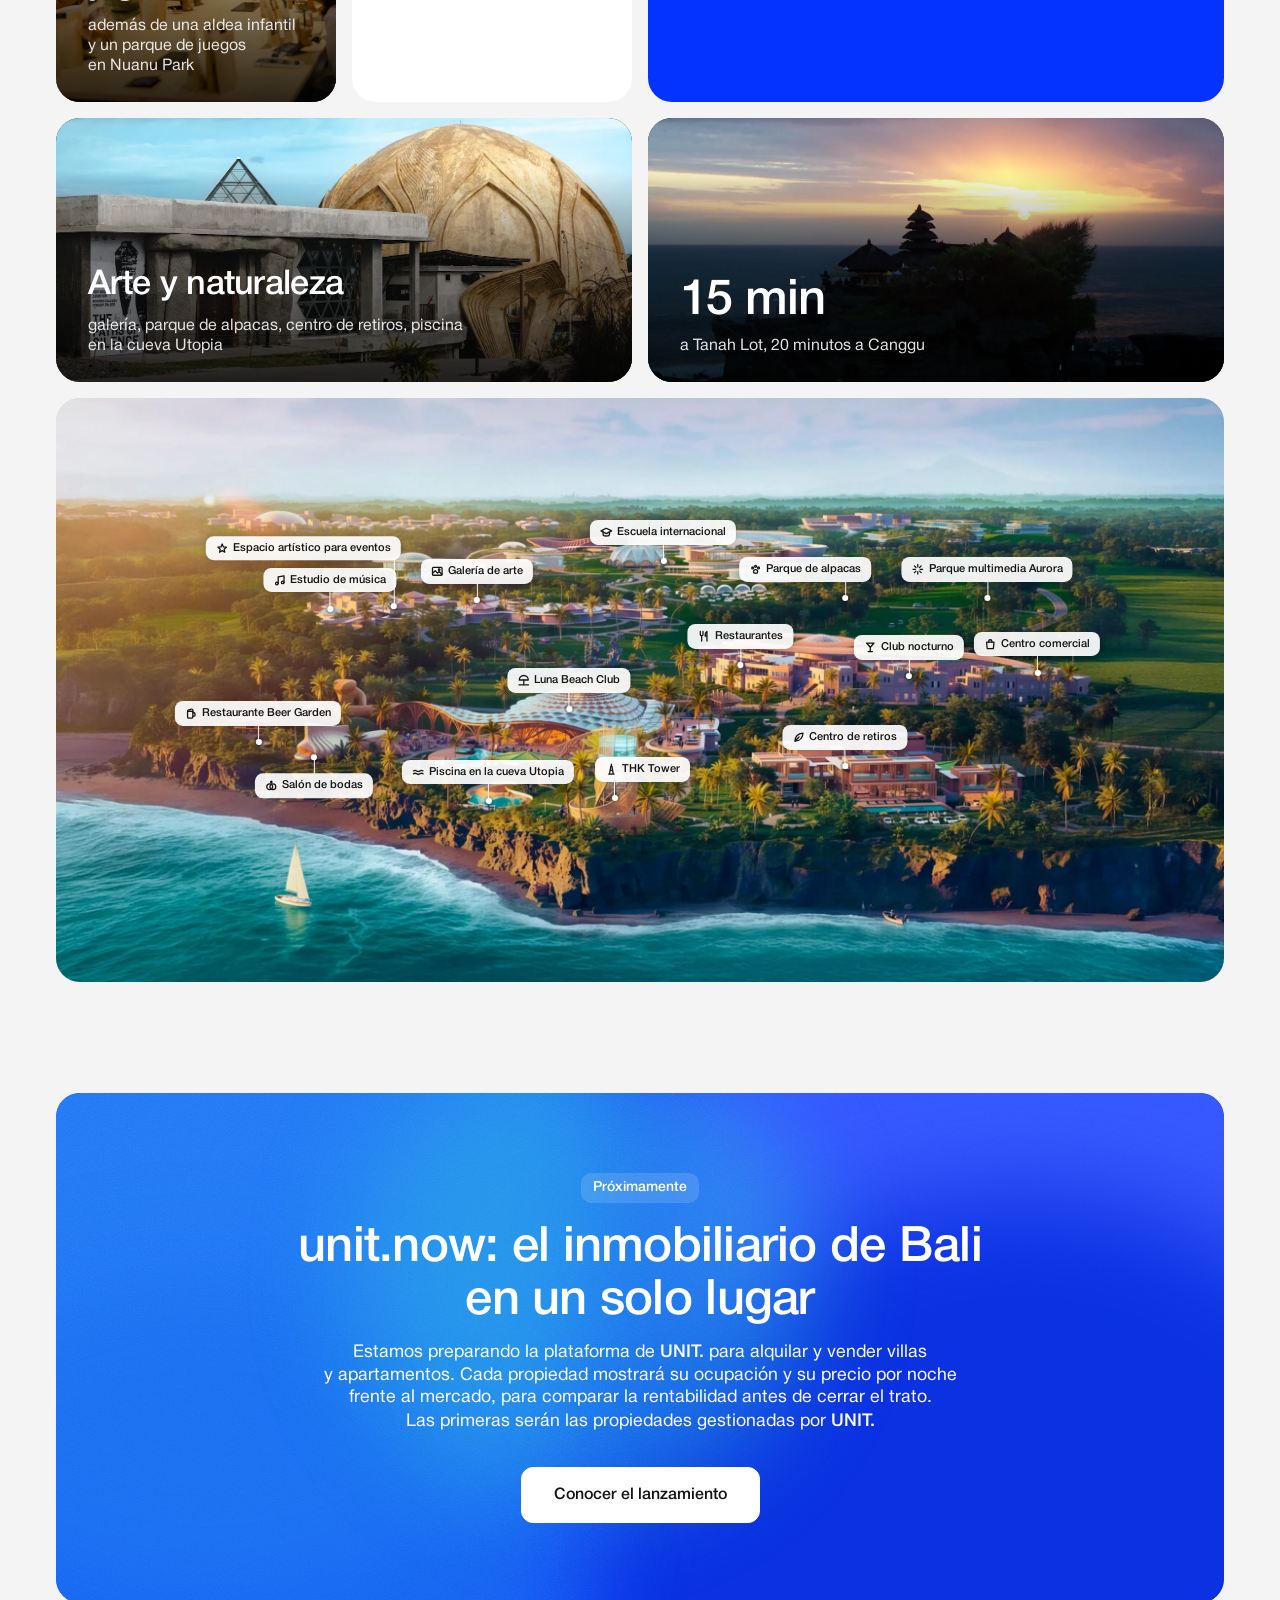
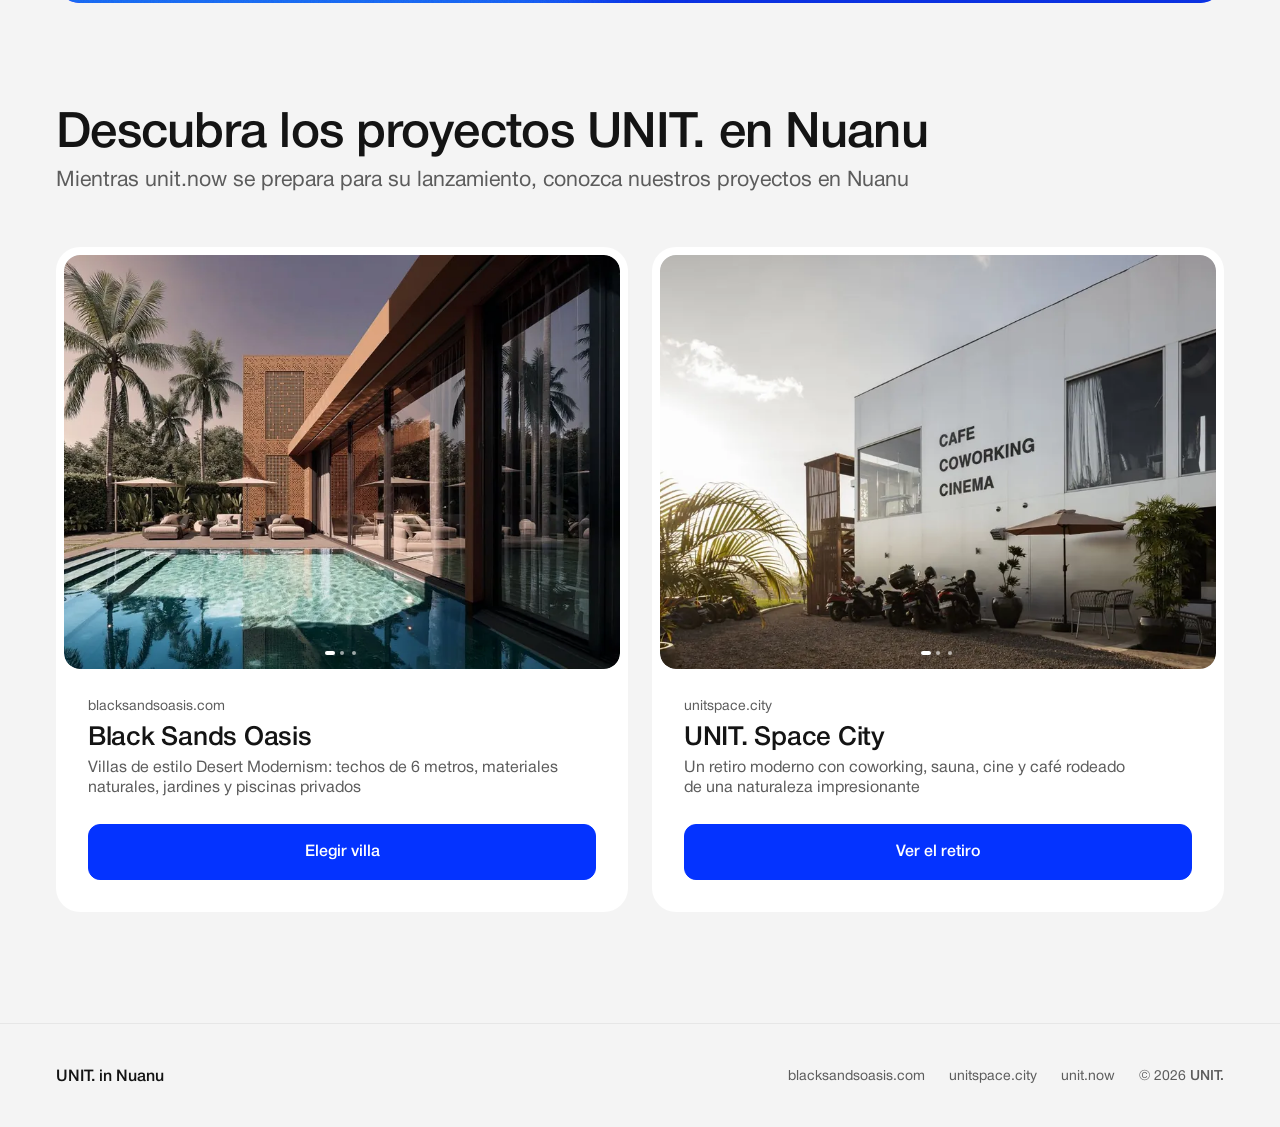
==== commit 0594c523: "Мастер-план: 15 мест вместо 9, в каждом чипе иконка с линией толщиной в штрих текста; на телефоне до" ====
--- a/es/index.html
+++ b/es/index.html
@@ -43,7 +43,7 @@
 <link rel="icon" href="data:image/svg+xml,%3Csvg xmlns=%27http://www.w3.org/2000/svg%27 viewBox=%270 0 32 32%27%3E%3Crect width=%2732%27 height=%2732%27 rx=%278%27 fill=%27%230433ff%27/%3E%3Ccircle cx=%2722%27 cy=%2722%27 r=%273%27 fill=%27%23fff%27/%3E%3C/svg%3E">
 <link rel="preload" href="../assets/fonts/hn-medium.woff2" as="font" type="font/woff2" crossorigin>
 <link rel="preload" href="../assets/fonts/hn-roman.woff2" as="font" type="font/woff2" crossorigin>
-<link rel="stylesheet" href="../assets/site.css?v=mwoxpvag">
+<link rel="stylesheet" href="../assets/site.css?v=mwpiklg2">
 
 </head>
 <body>
@@ -110,15 +110,21 @@
       <div class="plan"><div class="plan-canvas">
         <picture><source media="(max-width:767px)" srcset="../assets/img/plan-m.webp" width="1120" height="1156"><img src="../assets/img/plan.webp" srcset="../assets/img/plan-s.webp 1200w, ../assets/img/plan.webp 2400w" sizes="(max-width:1599px) 100vw, 1600px" alt="Plan maestro de Nuanu junto al océano" width="2400" height="1200" loading="lazy"></picture>
         <ul class="pchips" aria-label="Lugares en el plan maestro de Nuanu">
-          <li class="pchip" data-k="school" style="--x:51.98;--y:27.98;--mx:52.09;--my:36.44">Escuela internacional</li>
-          <li class="pchip" data-k="gallery" style="--x:36.01;--y:34.6;--mx:30.93;--my:40.69">Galería de arte</li>
-          <li class="pchip" data-k="alpaca" style="--x:67.54;--y:34.27;--mx:72.71;--my:40.47">Parque de alpacas</li>
-          <li class="pchip" data-k="aurora" style="--x:79.72;--y:34.27;--mx:88.85;--my:40.47">Parque multimedia Aurora</li>
-          <li class="pchip" data-k="rest" style="--x:58.59;--y:45.73;--mx:60.85;--my:47.83">Restaurantes</li>
-          <li class="pchip" data-k="shop" style="--x:83.99;--y:47.02;--mx:94.5;--my:48.66">Centro comercial</li>
-          <li class="pchip" data-k="luna" style="--x:43.91;--y:53.31;--mx:41.4;--my:52.7">Luna Beach Club</li>
-          <li class="pchip" data-k="retreat" style="--x:67.54;--y:62.98;--mx:72.71;--my:58.9">Centro de retiros</li>
-          <li class="pchip" data-k="cave" style="--x:36.99;--y:68.95;--mx:32.23;--my:62.73">Piscina en la cueva Utopia</li>
+          <li class="pchip" data-k="school" style="--x:51.98;--y:27.98;--mx:52.09;--my:36.44"><svg class="pi" viewBox="0 0 24 24" aria-hidden="true"><path d="M2 9.5 12 4.5l10 5-10 5z"/><path d="M6 11.5V16c0 1.6 2.7 3 6 3s6-1.4 6-3v-4.5"/></svg><span>Escuela internacional</span></li>
+          <li class="pchip" data-k="gallery" style="--x:36.01;--y:34.6;--mx:30.93;--my:40.69"><svg class="pi" viewBox="0 0 24 24" aria-hidden="true"><rect x="3" y="4.5" width="18" height="15" rx="2"/><path d="m3 16 5-5 4.5 4.5 3-3L21 18"/><circle cx="15.5" cy="9" r="1.5"/></svg><span>Galería de arte</span></li>
+          <li class="pchip" data-k="alpaca" style="--x:67.54;--y:34.27;--mx:72.71;--my:40.47"><svg class="pi" viewBox="0 0 24 24" aria-hidden="true"><circle cx="6.5" cy="9.5" r="1.8"/><circle cx="12" cy="6.5" r="1.8"/><circle cx="17.5" cy="9.5" r="1.8"/><path d="M8 17c0-2.6 1.8-4.5 4-4.5s4 1.9 4 4.5c0 1.6-1.6 2.5-4 2.5s-4-.9-4-2.5z"/></svg><span>Parque de alpacas</span></li>
+          <li class="pchip" data-k="aurora" style="--x:79.72;--y:34.27;--mx:88.85;--my:40.47"><svg class="pi" viewBox="0 0 24 24" aria-hidden="true"><path d="M12 3v4.5M12 16.5V21M3 12h4.5M16.5 12H21M5.6 5.6l3 3M15.4 15.4l3 3M5.6 18.4l3-3M15.4 8.6l3-3"/></svg><span>Parque multimedia Aurora</span></li>
+          <li class="pchip" data-k="rest" style="--x:58.59;--y:45.73;--mx:60.85;--my:47.83"><svg class="pi" viewBox="0 0 24 24" aria-hidden="true"><path d="M5.5 3v5.5a2.5 2.5 0 0 0 5 0V3M8 11v10"/><path d="M18 21V3c-2.2 1.2-3.5 4-3.5 8.5H18"/></svg><span>Restaurantes</span></li>
+          <li class="pchip" data-k="shop" style="--x:83.99;--y:47.02;--mx:94.5;--my:48.66"><svg class="pi" viewBox="0 0 24 24" aria-hidden="true"><path d="M5 8h14l-1.2 12H6.2z"/><path d="M9 8V6.5a3 3 0 0 1 6 0V8"/></svg><span>Centro comercial</span></li>
+          <li class="pchip" data-k="luna" style="--x:43.91;--y:53.31;--mx:41.4;--my:52.7"><svg class="pi" viewBox="0 0 24 24" aria-hidden="true"><path d="M3.5 11.5a8.5 8.5 0 0 1 17 0z"/><path d="M12 11.5V20"/><path d="M3 20.5h18"/></svg><span>Luna Beach Club</span></li>
+          <li class="pchip" data-k="retreat" style="--x:67.54;--y:62.98;--mx:72.71;--my:58.9"><svg class="pi" viewBox="0 0 24 24" aria-hidden="true"><path d="M5 19C5 10.5 10.5 5 20 4c-.8 9.5-6 15-15 15z"/><path d="m5 19 7.5-7.5"/></svg><span>Centro de retiros</span></li>
+          <li class="pchip" data-k="cave" style="--x:36.99;--y:68.95;--mx:32.23;--my:62.73"><svg class="pi" viewBox="0 0 24 24" aria-hidden="true"><path d="M3 9.5c2-1.6 4-1.6 6 0s4 1.6 6 0 4-1.6 6 0M3 15c2-1.6 4-1.6 6 0s4 1.6 6 0 4-1.6 6 0"/></svg><span>Piscina en la cueva Utopia</span></li>
+          <li class="pchip" data-k="music" style="--x:23.43;--y:36.05;--mx:14.26;--my:41.62"><svg class="pi" viewBox="0 0 24 24" aria-hidden="true"><path d="M9 18V5.5l11-2V16"/><circle cx="6.5" cy="18" r="2.5"/><circle cx="17.5" cy="16" r="2.5"/></svg><span>Estudio de música</span></li>
+          <li class="pchip" data-k="beer" style="--x:17.3;--y:58.95;--mx:6.14;--my:56.31"><svg class="pi" viewBox="0 0 24 24" aria-hidden="true"><path d="M5 8.5h10V19a2 2 0 0 1-2 2H7a2 2 0 0 1-2-2z"/><path d="M15 11h2a2 2 0 0 1 2 2v2.5a2 2 0 0 1-2 2h-2"/><path d="M5 8.5A2.8 2.8 0 0 1 9.5 6 3 3 0 0 1 15 8.5"/></svg><span>Restaurante Beer Garden</span></li>
+          <li class="pchip" data-k="club" style="--x:73.02;--y:47.66;--mx:79.97;--my:49.07"><svg class="pi" viewBox="0 0 24 24" aria-hidden="true"><path d="M5 4h14l-7 8z"/><path d="M12 12v8M8 20h8"/></svg><span>Club nocturno</span></li>
+          <li class="pchip" data-k="venue" style="--x:28.91;--y:35.56;--mx:21.52;--my:41.3"><svg class="pi" viewBox="0 0 24 24" aria-hidden="true"><path d="M12 3.5 14.3 9l5.7.5-4.3 3.8 1.3 5.7-5-3-5 3 1.3-5.7L4 9.5 9.7 9z"/></svg><span>Espacio artístico para eventos</span></li>
+          <li class="pchip" data-k="wedding" style="--x:22.06;--y:61.53;--mx:12.45;--my:57.97"><svg class="pi" viewBox="0 0 24 24" aria-hidden="true"><circle cx="9" cy="14" r="5.5"/><circle cx="15" cy="14" r="5.5"/><path d="m10.5 5 1.5-1.8L13.5 5 12 6.8z"/></svg><span>Salón de bodas</span></li>
+          <li class="pchip" data-k="thk" style="--x:47.78;--y:68.47;--mx:46.53;--my:62.42"><svg class="pi" viewBox="0 0 24 24" aria-hidden="true"><path d="M8.5 21 11 6h2l2.5 15M7 21h10M10 14h4M12 2.5V6"/></svg><span>THK Tower</span></li>
         </ul>
       </div></div>
     </div>
@@ -183,6 +189,6 @@
     </nav>
   </div>
 </footer>
-<script src="../assets/site.js?v=mwoxpvag" defer></script>
+<script src="../assets/site.js?v=mwpiklg2" defer></script>
 </body>
 </html>
--- a/assets/site.css
+++ b/assets/site.css
@@ -237,6 +237,9 @@
 .plan-canvas img{position:absolute;inset:0}
 .pchips{position:absolute;inset:0;pointer-events:none}
 .pchip{--stem:clamp(10px,1.4cqw,20px);position:absolute;left:calc(var(--x) * 1%);top:calc(var(--y) * 1%);transform:translate(calc(-50% + var(--dx,0px)),calc(-100% - var(--stem) - var(--lift,0px)));padding:6px 10px;border-radius:8px;background:rgba(255,255,255,.92);color:var(--ink);font-size:clamp(11px,.95cqw,14px);font-weight:500;line-height:1.15;white-space:nowrap;box-shadow:0 1px 6px rgba(0,0,0,.18)}
+/* иконка места: линия 2.4 из 24 при размере 1.15em = штрих буквы Helvetica Neue 500 (0.115em) */
+.pchip{display:flex;align-items:center;gap:.4em}
+.pi{flex:none;width:1.15em;height:1.15em;fill:none;stroke:currentColor;stroke-width:2.4;stroke-linecap:round;stroke-linejoin:round}
 .pchip::after{content:"";position:absolute;left:calc(50% - var(--dx,0px));top:100%;width:1px;height:calc(var(--stem) + var(--lift,0px));background:rgba(255,255,255,.92)}
 .pchip::before{content:"";position:absolute;left:calc(50% - var(--dx,0px));top:calc(100% + var(--stem) + var(--lift,0px) - 3px);width:6px;height:6px;margin-left:-2.5px;border-radius:50%;background:var(--white);box-shadow:0 0 0 2px rgba(0,0,0,.18)}
 /* подпись под точкой (JS ставит, если сверху налезает на соседнюю) */
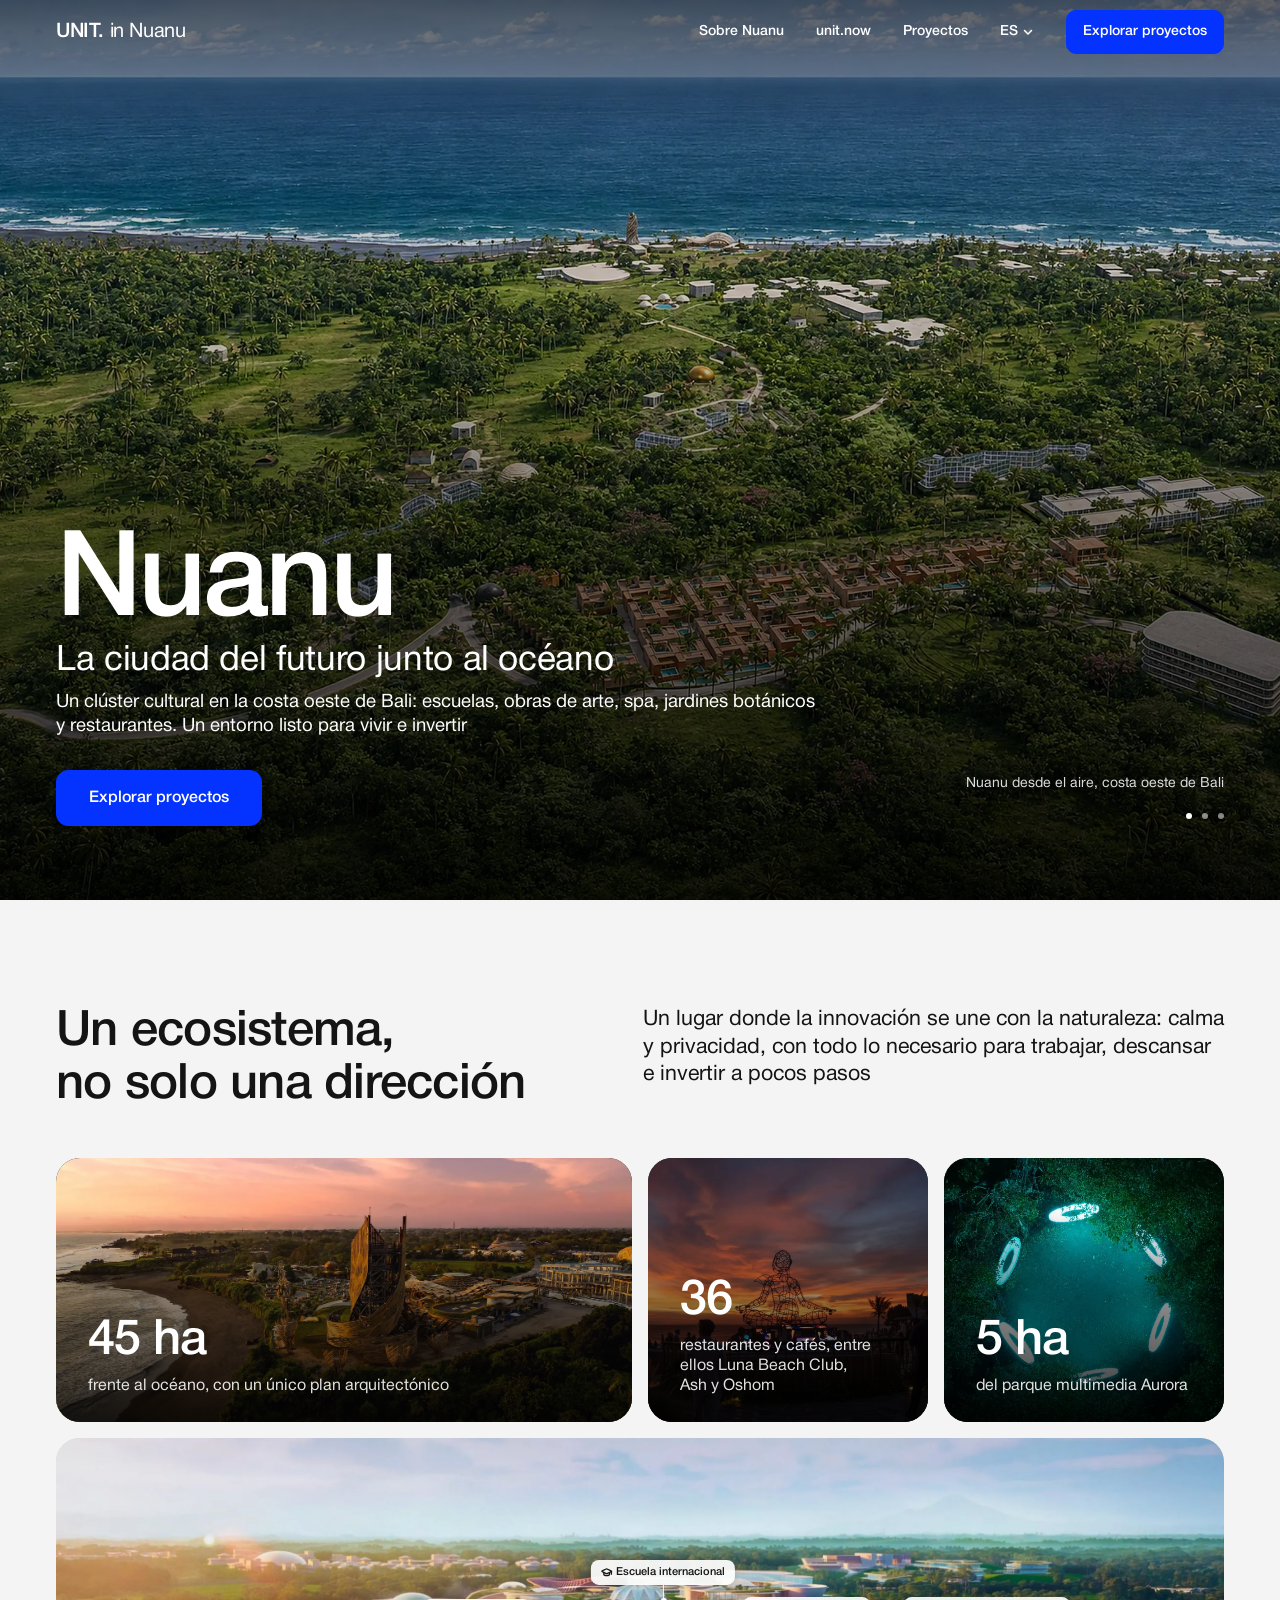
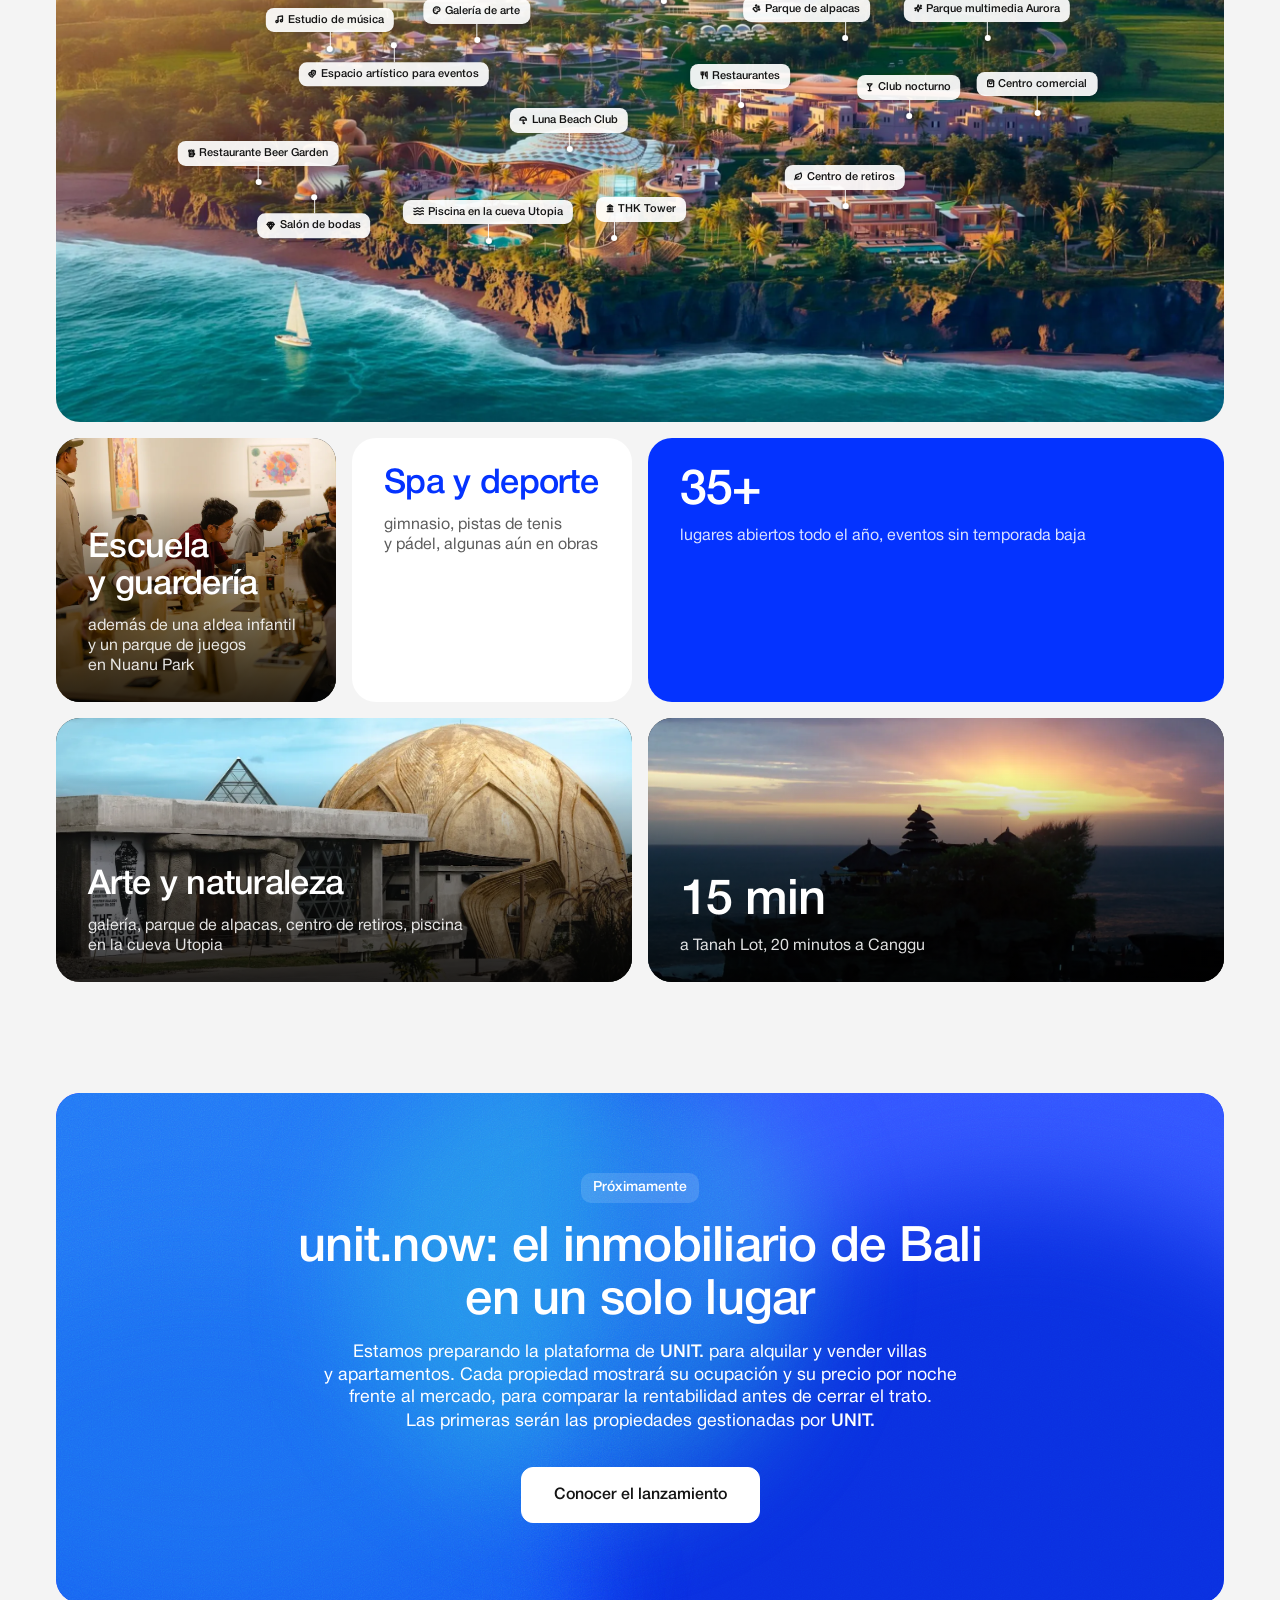
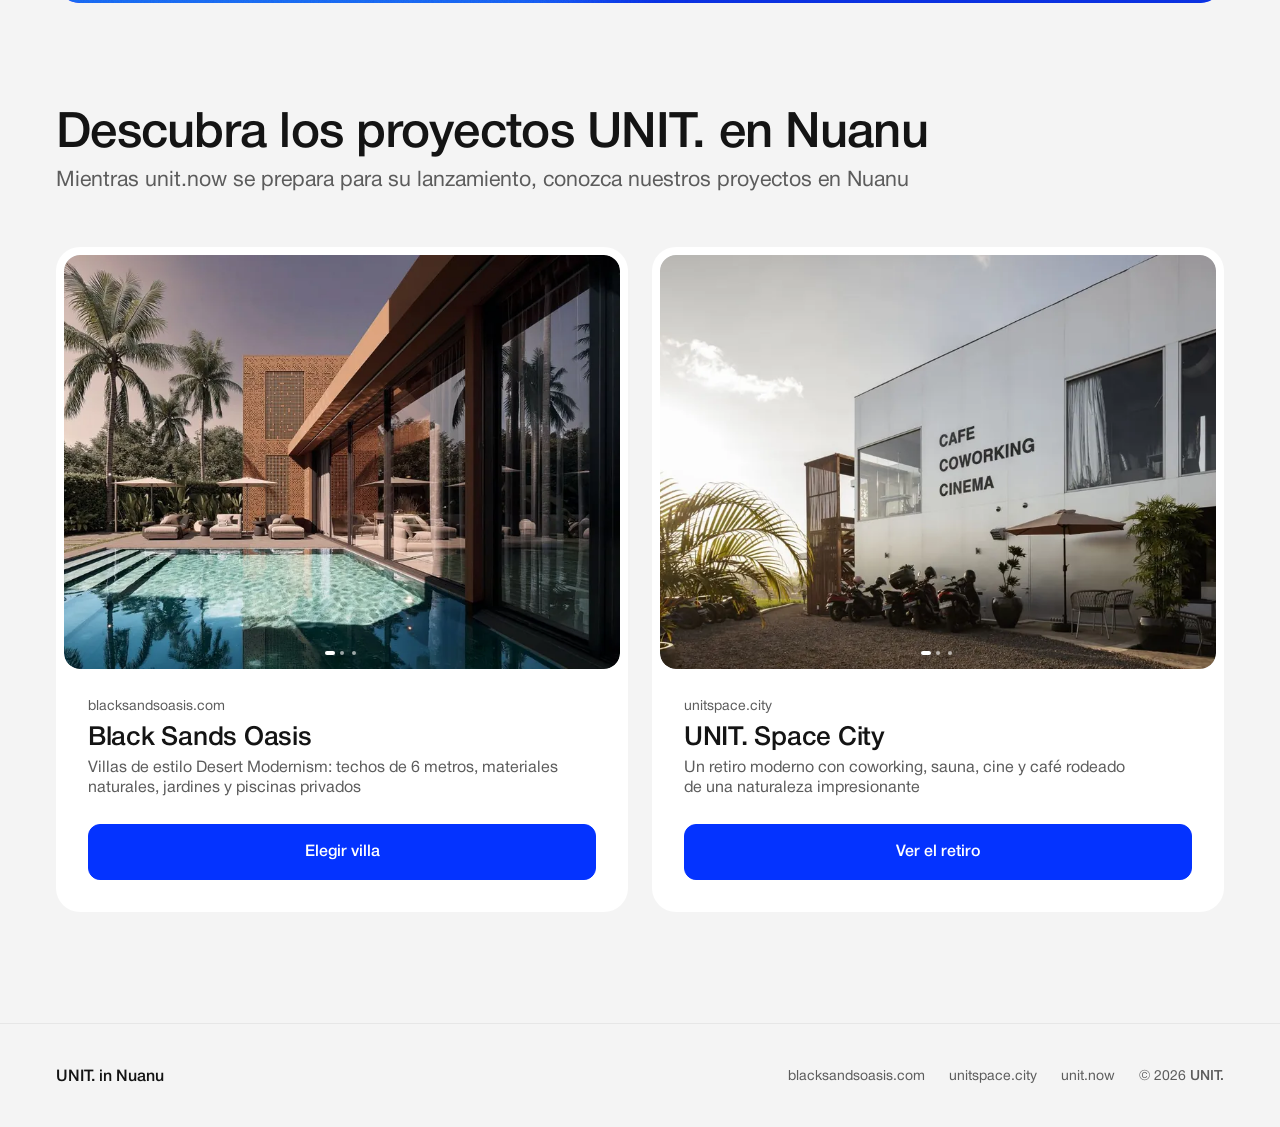
==== commit 35d3576b: "План вписан в бенто после первого ряда; иконки Lucide высотой с заглавную на базовой линии; чипы не " ====
--- a/es/index.html
+++ b/es/index.html
@@ -43,7 +43,7 @@
 <link rel="icon" href="data:image/svg+xml,%3Csvg xmlns=%27http://www.w3.org/2000/svg%27 viewBox=%270 0 32 32%27%3E%3Crect width=%2732%27 height=%2732%27 rx=%278%27 fill=%27%230433ff%27/%3E%3Ccircle cx=%2722%27 cy=%2722%27 r=%273%27 fill=%27%23fff%27/%3E%3C/svg%3E">
 <link rel="preload" href="../assets/fonts/hn-medium.woff2" as="font" type="font/woff2" crossorigin>
 <link rel="preload" href="../assets/fonts/hn-roman.woff2" as="font" type="font/woff2" crossorigin>
-<link rel="stylesheet" href="../assets/site.css?v=mwpiklg2">
+<link rel="stylesheet" href="../assets/site.css?v=mwpkd9ih">
 
 </head>
 <body>
@@ -101,32 +101,32 @@
         <li class="bento-card b-1 is-photo"><picture><source media="(max-width:767px)" srcset="../assets/img/b-ocean-m.webp"><img src="../assets/img/b-ocean.webp" alt="" loading="lazy"></picture><b class="t bento-v">45 ha</b><span class="t bento-c">frente al océano, con un único plan arquitectónico</span></li>
         <li class="bento-card b-2 is-photo"><picture><source media="(max-width:767px)" srcset="../assets/img/b-luna-m.webp"><img src="../assets/img/b-luna.webp" alt="" loading="lazy"></picture><b class="t bento-v">36</b><span class="t bento-c">restaurantes y cafés, entre ellos Luna Beach Club, Ash y Oshom</span></li>
         <li class="bento-card b-3 is-photo"><picture><source media="(max-width:767px)" srcset="../assets/img/b-aurora-m.webp"><img src="../assets/img/b-aurora.webp" alt="" loading="lazy"></picture><b class="t bento-v">5 ha</b><span class="t bento-c">del parque multimedia Aurora</span></li>
+        <li class="plan"><div class="plan-canvas">
+        <picture><source media="(max-width:767px)" srcset="../assets/img/plan-m.webp" width="1120" height="1156"><img src="../assets/img/plan.webp" srcset="../assets/img/plan-s.webp 1200w, ../assets/img/plan.webp 2400w" sizes="(max-width:1599px) 100vw, 1600px" alt="Plan maestro de Nuanu junto al océano" width="2400" height="1200" loading="lazy"></picture>
+        <ul class="pchips" aria-label="Lugares en el plan maestro de Nuanu">
+          <li class="pchip" data-k="school" style="--x:51.98;--y:27.98;--mx:52.09;--my:36.44"><svg class="pi" viewBox="2 5 20.02 14" style="--r:1.43" aria-hidden="true"><path d="M21.42 10.922a1 1 0 0 0-.019-1.838L12.83 5.18a2 2 0 0 0-1.66 0L2.6 9.08a1 1 0 0 0 0 1.832l8.57 3.908a2 2 0 0 0 1.66 0z"/><path d="M22 10v6"/><path d="M6 12.5V16a6 3 0 0 0 12 0v-3.5"/></svg><span>Escuela internacional</span></li>
+          <li class="pchip" data-k="gallery" style="--x:36.01;--y:34.6;--mx:30.93;--my:40.69"><svg class="pi" viewBox="2 2 19.99 20" style="--r:0.999" aria-hidden="true"><circle cx="13.5" cy="6.5" r=".5" fill="currentColor"/><circle cx="17.5" cy="10.5" r=".5" fill="currentColor"/><circle cx="8.5" cy="7.5" r=".5" fill="currentColor"/><circle cx="6.5" cy="12.5" r=".5" fill="currentColor"/><path d="M12 2C6.5 2 2 6.5 2 12s4.5 10 10 10c.926 0 1.648-.746 1.648-1.688 0-.437-.18-.835-.437-1.125-.29-.289-.438-.652-.438-1.125a1.64 1.64 0 0 1 1.668-1.668h1.996c3.051 0 5.555-2.503 5.555-5.554C21.965 6.012 17.461 2 12 2z"/></svg><span>Galería de arte</span></li>
+          <li class="pchip" data-k="alpaca" style="--x:67.54;--y:34.27;--mx:72.71;--my:40.47"><svg class="pi" viewBox="2.01 2 19.99 20" style="--r:0.999" aria-hidden="true"><circle cx="11" cy="4" r="2"/><circle cx="18" cy="8" r="2"/><circle cx="20" cy="16" r="2"/><path d="M9 10a5 5 0 0 1 5 5v3.5a3.5 3.5 0 0 1-6.84 1.045Q6.52 17.48 4.46 16.84A3.5 3.5 0 0 1 5.5 10Z"/></svg><span>Parque de alpacas</span></li>
+          <li class="pchip" data-k="aurora" style="--x:79.72;--y:34.27;--mx:88.85;--my:40.47"><svg class="pi" viewBox="2 2 20 20" style="--r:1" aria-hidden="true"><path d="M9.937 15.5A2 2 0 0 0 8.5 14.063l-6.135-1.582a.5.5 0 0 1 0-.962L8.5 9.936A2 2 0 0 0 9.937 8.5l1.582-6.135a.5.5 0 0 1 .963 0L14.063 8.5A2 2 0 0 0 15.5 9.937l6.135 1.581a.5.5 0 0 1 0 .964L15.5 14.063a2 2 0 0 0-1.437 1.437l-1.582 6.135a.5.5 0 0 1-.963 0z"/><path d="M20 3v4"/><path d="M22 5h-4"/><path d="M4 17v2"/><path d="M5 18H3"/></svg><span>Parque multimedia Aurora</span></li>
+          <li class="pchip" data-k="rest" style="--x:58.59;--y:45.73;--mx:60.85;--my:47.83"><svg class="pi" viewBox="3 2 18 20" style="--r:0.9" aria-hidden="true"><path d="M3 2v7c0 1.1.9 2 2 2h4a2 2 0 0 0 2-2V2"/><path d="M7 2v20"/><path d="M21 15V2a5 5 0 0 0-5 5v6c0 1.1.9 2 2 2h3Zm0 0v7"/></svg><span>Restaurantes</span></li>
+          <li class="pchip" data-k="shop" style="--x:83.99;--y:47.02;--mx:94.5;--my:48.66"><svg class="pi" viewBox="3 2 18 20" style="--r:0.9" aria-hidden="true"><path d="M6 2 3 6v14a2 2 0 0 0 2 2h14a2 2 0 0 0 2-2V6l-3-4Z"/><path d="M3 6h18"/><path d="M16 10a4 4 0 0 1-8 0"/></svg><span>Centro comercial</span></li>
+          <li class="pchip" data-k="luna" style="--x:43.91;--y:53.31;--mx:41.4;--my:52.7"><svg class="pi" viewBox="2 2 20 20" style="--r:1" aria-hidden="true"><path d="M22 12a10.06 10.06 1 0 0-20 0Z"/><path d="M12 12v8a2 2 0 0 0 4 0"/><path d="M12 2v1"/></svg><span>Luna Beach Club</span></li>
+          <li class="pchip" data-k="retreat" style="--x:67.54;--y:62.98;--mx:72.71;--my:58.9"><svg class="pi" viewBox="2 2 19 19" style="--r:1" aria-hidden="true"><path d="M11 20A7 7 0 0 1 9.8 6.1C15.5 5 17 4.48 19 2c1 2 2 4.18 2 8 0 5.5-4.78 10-10 10Z"/><path d="M2 21c0-3 1.85-5.36 5.08-6C9.5 14.52 12 13 13 12"/></svg><span>Centro de retiros</span></li>
+          <li class="pchip" data-k="cave" style="--x:36.99;--y:68.95;--mx:32.23;--my:62.73"><svg class="pi" viewBox="2 5 20 14" style="--r:1.429" aria-hidden="true"><path d="M2 6c.6.5 1.2 1 2.5 1C7 7 7 5 9.5 5c2.6 0 2.4 2 5 2 2.5 0 2.5-2 5-2 1.3 0 1.9.5 2.5 1"/><path d="M2 12c.6.5 1.2 1 2.5 1 2.5 0 2.5-2 5-2 2.6 0 2.4 2 5 2 2.5 0 2.5-2 5-2 1.3 0 1.9.5 2.5 1"/><path d="M2 18c.6.5 1.2 1 2.5 1 2.5 0 2.5-2 5-2 2.6 0 2.4 2 5 2 2.5 0 2.5-2 5-2 1.3 0 1.9.5 2.5 1"/></svg><span>Piscina en la cueva Utopia</span></li>
+          <li class="pchip" data-k="music" style="--x:23.43;--y:36.05;--mx:14.26;--my:41.62"><svg class="pi" viewBox="3 3 18 18" style="--r:1" aria-hidden="true"><path d="M9 18V5l12-2v13"/><circle cx="6" cy="18" r="3"/><circle cx="18" cy="16" r="3"/></svg><span>Estudio de música</span></li>
+          <li class="pchip" data-k="beer" style="--x:17.3;--y:58.95;--mx:6.14;--my:56.31"><svg class="pi" viewBox="3 2 18 20" style="--r:0.9" aria-hidden="true"><path d="M17 11h1a3 3 0 0 1 0 6h-1"/><path d="M9 12v6"/><path d="M13 12v6"/><path d="M14 7.5c-1 0-1.44.5-3 .5s-2-.5-3-.5-1.72.5-2.5.5a2.5 2.5 0 0 1 0-5c.78 0 1.57.5 2.5.5S9.44 2 11 2s2 1.5 3 1.5 1.72-.5 2.5-.5a2.5 2.5 0 0 1 0 5c-.78 0-1.5-.5-2.5-.5Z"/><path d="M5 8v12a2 2 0 0 0 2 2h8a2 2 0 0 0 2-2V8"/></svg><span>Restaurante Beer Garden</span></li>
+          <li class="pchip" data-k="club" style="--x:73.02;--y:47.66;--mx:79.97;--my:49.07"><svg class="pi" viewBox="5 3 14 19" style="--r:0.737" aria-hidden="true"><path d="M8 22h8"/><path d="M12 11v11"/><path d="m19 3-7 8-7-8Z"/></svg><span>Club nocturno</span></li>
+          <li class="pchip" data-k="venue" style="--x:28.91;--y:35.56;--mx:21.52;--my:41.3"><svg class="pi" viewBox="1.96 2 20.04 19.97" style="--r:1.004" aria-hidden="true"><path d="M10 11h.01"/><path d="M14 6h.01"/><path d="M18 6h.01"/><path d="M6.5 13.1h.01"/><path d="M22 5c0 9-4 12-6 12s-6-3-6-12c0-2 2-3 6-3s6 1 6 3"/><path d="M17.4 9.9c-.8.8-2 .8-2.8 0"/><path d="M10.1 7.1C9 7.2 7.7 7.7 6 8.6c-3.5 2-4.7 3.9-3.7 5.6 4.5 7.8 9.5 8.4 11.2 7.4.9-.5 1.9-2.1 1.9-4.7"/><path d="M9.1 16.5c.3-1.1 1.4-1.7 2.4-1.4"/></svg><span>Espacio artístico para eventos</span></li>
+          <li class="pchip" data-k="wedding" style="--x:22.06;--y:61.53;--mx:12.45;--my:57.97"><svg class="pi" viewBox="2 3 20 19" style="--r:1.053" aria-hidden="true"><path d="M6 3h12l4 6-10 13L2 9Z"/><path d="M11 3 8 9l4 13 4-13-3-6"/><path d="M2 9h20"/></svg><span>Salón de bodas</span></li>
+          <li class="pchip" data-k="thk" style="--x:47.78;--y:68.47;--mx:46.53;--my:62.42"><svg class="pi" viewBox="3 2 18 20" style="--r:0.9" aria-hidden="true"><line x1="3" x2="21" y1="22" y2="22"/><line x1="6" x2="6" y1="18" y2="11"/><line x1="10" x2="10" y1="18" y2="11"/><line x1="14" x2="14" y1="18" y2="11"/><line x1="18" x2="18" y1="18" y2="11"/><polygon points="12 2 20 7 4 7"/></svg><span>THK Tower</span></li>
+        </ul>
+        </div></li>
         <li class="bento-card b-4 is-photo"><picture><source media="(max-width:767px)" srcset="../assets/img/b-school-m.webp"><img src="../assets/img/b-school.webp" alt="" loading="lazy"></picture><b class="t bento-v">Escuela y guardería</b><span class="t bento-c">además de una aldea infantil y un parque de juegos en Nuanu Park</span></li>
         <li class="bento-card b-5"><b class="t bento-v">Spa y deporte</b><span class="t bento-c">gimnasio, pistas de tenis y pádel, algunas aún en obras</span></li>
         <li class="bento-card b-6"><b class="t bento-v">35+</b><span class="t bento-c">lugares abiertos todo el año, eventos sin temporada baja</span></li>
         <li class="bento-card b-7 is-photo"><picture><source media="(max-width:767px)" srcset="../assets/img/b-art-m.webp"><img src="../assets/img/b-art.webp" alt="" loading="lazy"></picture><b class="t bento-v">Arte y naturaleza</b><span class="t bento-c">galería, parque de alpacas, centro de retiros, piscina en la cueva Utopia</span></li>
         <li class="bento-card b-8 is-photo"><picture><source media="(max-width:767px)" srcset="../assets/img/b-tanah-m.webp"><img src="../assets/img/b-tanah.webp" alt="" loading="lazy"></picture><b class="t bento-v">15 min</b><span class="t bento-c">a Tanah Lot, 20 minutos a Canggu</span></li>
       </ul>
-      <div class="plan"><div class="plan-canvas">
-        <picture><source media="(max-width:767px)" srcset="../assets/img/plan-m.webp" width="1120" height="1156"><img src="../assets/img/plan.webp" srcset="../assets/img/plan-s.webp 1200w, ../assets/img/plan.webp 2400w" sizes="(max-width:1599px) 100vw, 1600px" alt="Plan maestro de Nuanu junto al océano" width="2400" height="1200" loading="lazy"></picture>
-        <ul class="pchips" aria-label="Lugares en el plan maestro de Nuanu">
-          <li class="pchip" data-k="school" style="--x:51.98;--y:27.98;--mx:52.09;--my:36.44"><svg class="pi" viewBox="0 0 24 24" aria-hidden="true"><path d="M2 9.5 12 4.5l10 5-10 5z"/><path d="M6 11.5V16c0 1.6 2.7 3 6 3s6-1.4 6-3v-4.5"/></svg><span>Escuela internacional</span></li>
-          <li class="pchip" data-k="gallery" style="--x:36.01;--y:34.6;--mx:30.93;--my:40.69"><svg class="pi" viewBox="0 0 24 24" aria-hidden="true"><rect x="3" y="4.5" width="18" height="15" rx="2"/><path d="m3 16 5-5 4.5 4.5 3-3L21 18"/><circle cx="15.5" cy="9" r="1.5"/></svg><span>Galería de arte</span></li>
-          <li class="pchip" data-k="alpaca" style="--x:67.54;--y:34.27;--mx:72.71;--my:40.47"><svg class="pi" viewBox="0 0 24 24" aria-hidden="true"><circle cx="6.5" cy="9.5" r="1.8"/><circle cx="12" cy="6.5" r="1.8"/><circle cx="17.5" cy="9.5" r="1.8"/><path d="M8 17c0-2.6 1.8-4.5 4-4.5s4 1.9 4 4.5c0 1.6-1.6 2.5-4 2.5s-4-.9-4-2.5z"/></svg><span>Parque de alpacas</span></li>
-          <li class="pchip" data-k="aurora" style="--x:79.72;--y:34.27;--mx:88.85;--my:40.47"><svg class="pi" viewBox="0 0 24 24" aria-hidden="true"><path d="M12 3v4.5M12 16.5V21M3 12h4.5M16.5 12H21M5.6 5.6l3 3M15.4 15.4l3 3M5.6 18.4l3-3M15.4 8.6l3-3"/></svg><span>Parque multimedia Aurora</span></li>
-          <li class="pchip" data-k="rest" style="--x:58.59;--y:45.73;--mx:60.85;--my:47.83"><svg class="pi" viewBox="0 0 24 24" aria-hidden="true"><path d="M5.5 3v5.5a2.5 2.5 0 0 0 5 0V3M8 11v10"/><path d="M18 21V3c-2.2 1.2-3.5 4-3.5 8.5H18"/></svg><span>Restaurantes</span></li>
-          <li class="pchip" data-k="shop" style="--x:83.99;--y:47.02;--mx:94.5;--my:48.66"><svg class="pi" viewBox="0 0 24 24" aria-hidden="true"><path d="M5 8h14l-1.2 12H6.2z"/><path d="M9 8V6.5a3 3 0 0 1 6 0V8"/></svg><span>Centro comercial</span></li>
-          <li class="pchip" data-k="luna" style="--x:43.91;--y:53.31;--mx:41.4;--my:52.7"><svg class="pi" viewBox="0 0 24 24" aria-hidden="true"><path d="M3.5 11.5a8.5 8.5 0 0 1 17 0z"/><path d="M12 11.5V20"/><path d="M3 20.5h18"/></svg><span>Luna Beach Club</span></li>
-          <li class="pchip" data-k="retreat" style="--x:67.54;--y:62.98;--mx:72.71;--my:58.9"><svg class="pi" viewBox="0 0 24 24" aria-hidden="true"><path d="M5 19C5 10.5 10.5 5 20 4c-.8 9.5-6 15-15 15z"/><path d="m5 19 7.5-7.5"/></svg><span>Centro de retiros</span></li>
-          <li class="pchip" data-k="cave" style="--x:36.99;--y:68.95;--mx:32.23;--my:62.73"><svg class="pi" viewBox="0 0 24 24" aria-hidden="true"><path d="M3 9.5c2-1.6 4-1.6 6 0s4 1.6 6 0 4-1.6 6 0M3 15c2-1.6 4-1.6 6 0s4 1.6 6 0 4-1.6 6 0"/></svg><span>Piscina en la cueva Utopia</span></li>
-          <li class="pchip" data-k="music" style="--x:23.43;--y:36.05;--mx:14.26;--my:41.62"><svg class="pi" viewBox="0 0 24 24" aria-hidden="true"><path d="M9 18V5.5l11-2V16"/><circle cx="6.5" cy="18" r="2.5"/><circle cx="17.5" cy="16" r="2.5"/></svg><span>Estudio de música</span></li>
-          <li class="pchip" data-k="beer" style="--x:17.3;--y:58.95;--mx:6.14;--my:56.31"><svg class="pi" viewBox="0 0 24 24" aria-hidden="true"><path d="M5 8.5h10V19a2 2 0 0 1-2 2H7a2 2 0 0 1-2-2z"/><path d="M15 11h2a2 2 0 0 1 2 2v2.5a2 2 0 0 1-2 2h-2"/><path d="M5 8.5A2.8 2.8 0 0 1 9.5 6 3 3 0 0 1 15 8.5"/></svg><span>Restaurante Beer Garden</span></li>
-          <li class="pchip" data-k="club" style="--x:73.02;--y:47.66;--mx:79.97;--my:49.07"><svg class="pi" viewBox="0 0 24 24" aria-hidden="true"><path d="M5 4h14l-7 8z"/><path d="M12 12v8M8 20h8"/></svg><span>Club nocturno</span></li>
-          <li class="pchip" data-k="venue" style="--x:28.91;--y:35.56;--mx:21.52;--my:41.3"><svg class="pi" viewBox="0 0 24 24" aria-hidden="true"><path d="M12 3.5 14.3 9l5.7.5-4.3 3.8 1.3 5.7-5-3-5 3 1.3-5.7L4 9.5 9.7 9z"/></svg><span>Espacio artístico para eventos</span></li>
-          <li class="pchip" data-k="wedding" style="--x:22.06;--y:61.53;--mx:12.45;--my:57.97"><svg class="pi" viewBox="0 0 24 24" aria-hidden="true"><circle cx="9" cy="14" r="5.5"/><circle cx="15" cy="14" r="5.5"/><path d="m10.5 5 1.5-1.8L13.5 5 12 6.8z"/></svg><span>Salón de bodas</span></li>
-          <li class="pchip" data-k="thk" style="--x:47.78;--y:68.47;--mx:46.53;--my:62.42"><svg class="pi" viewBox="0 0 24 24" aria-hidden="true"><path d="M8.5 21 11 6h2l2.5 15M7 21h10M10 14h4M12 2.5V6"/></svg><span>THK Tower</span></li>
-        </ul>
-      </div></div>
     </div>
   </section>
 
@@ -189,6 +189,6 @@
     </nav>
   </div>
 </footer>
-<script src="../assets/site.js?v=mwpiklg2" defer></script>
+<script src="../assets/site.js?v=mwpkd9ih" defer></script>
 </body>
 </html>
--- a/assets/site.css
+++ b/assets/site.css
@@ -90,7 +90,7 @@
 .about{display:grid;align-items:start}
 .about .h2{text-wrap:balance;max-width:12em}
 .about p{--fs:clamp(18px,16.67px + .37vw,22px);--lh:clamp(23px,21.33px + .463vw,28px);--mt:24px;max-width:696px}
-.plan{margin-top:16px;border-radius:24px;overflow:clip;aspect-ratio:2/1;background:#cfd8d4}
+.plan{grid-column:1/-1;border-radius:24px;overflow:clip;aspect-ratio:2/1;background:#cfd8d4}
 .plan img{width:100%;height:100%;object-fit:cover}
 @media (min-width:1024px){.about p{max-width:none}}
 @media (min-width:1200px){
@@ -99,7 +99,7 @@
   .about .ln{display:block}
   .about p{--mt:0px;max-width:30em;flex:0 1 auto}
 }
-@media (max-width:599px){.plan{border-radius:16px;margin-top:8px}}
+@media (max-width:599px){.plan{border-radius:16px}}
 
 /* проекты: фото вписано в карточку, кнопка внизу */
 .prj-sec .h2{--mb:0px}
@@ -237,9 +237,10 @@
 .plan-canvas img{position:absolute;inset:0}
 .pchips{position:absolute;inset:0;pointer-events:none}
 .pchip{--stem:clamp(10px,1.4cqw,20px);position:absolute;left:calc(var(--x) * 1%);top:calc(var(--y) * 1%);transform:translate(calc(-50% + var(--dx,0px)),calc(-100% - var(--stem) - var(--lift,0px)));padding:6px 10px;border-radius:8px;background:rgba(255,255,255,.92);color:var(--ink);font-size:clamp(11px,.95cqw,14px);font-weight:500;line-height:1.15;white-space:nowrap;box-shadow:0 1px 6px rgba(0,0,0,.18)}
-/* иконка места: линия 2.4 из 24 при размере 1.15em = штрих буквы Helvetica Neue 500 (0.115em) */
-.pchip{display:flex;align-items:center;gap:.4em}
-.pi{flex:none;width:1.15em;height:1.15em;fill:none;stroke:currentColor;stroke-width:2.4;stroke-linecap:round;stroke-linejoin:round}
+/* иконка места: рисунок высотой с заглавную (0.715em с линией), стоит на базовой линии; линия 0.115em = штрих Helvetica Neue 500 */
+.pchip{display:flex;align-items:baseline;gap:.4em}
+.pi{flex:none;height:.6em;width:calc(.6em * var(--r));overflow:visible;margin:0 .0575em .0575em;fill:none;stroke:currentColor;stroke-width:.115em;stroke-linecap:round;stroke-linejoin:round}
+.pi *{vector-effect:non-scaling-stroke}
 .pchip::after{content:"";position:absolute;left:calc(50% - var(--dx,0px));top:100%;width:1px;height:calc(var(--stem) + var(--lift,0px));background:rgba(255,255,255,.92)}
 .pchip::before{content:"";position:absolute;left:calc(50% - var(--dx,0px));top:calc(100% + var(--stem) + var(--lift,0px) - 3px);width:6px;height:6px;margin-left:-2.5px;border-radius:50%;background:var(--white);box-shadow:0 0 0 2px rgba(0,0,0,.18)}
 /* подпись под точкой (JS ставит, если сверху налезает на соседнюю) */
@@ -290,7 +291,7 @@
 .pchip.is-hid{opacity:0;visibility:hidden}
 @media (prefers-reduced-motion:reduce){.pchip{transition:none}}
 
-/* бенто о Нуану, под ним план тем же зазором, что между карточками: читаются одним блоком */
+/* бенто о Нуану; план вписан в сетку на всю ширину после первых трёх карточек */
 .bento{display:grid;grid-template-columns:repeat(4,minmax(0,1fr));gap:16px;margin-top:clamp(40px,32px + 2.222vw,64px)}
 .bento-card{display:flex;flex-direction:column;min-height:176px;padding:32px;border-radius:24px;background:var(--white)}
 .b-1,.b-6,.b-7,.b-8{grid-column:span 2}
